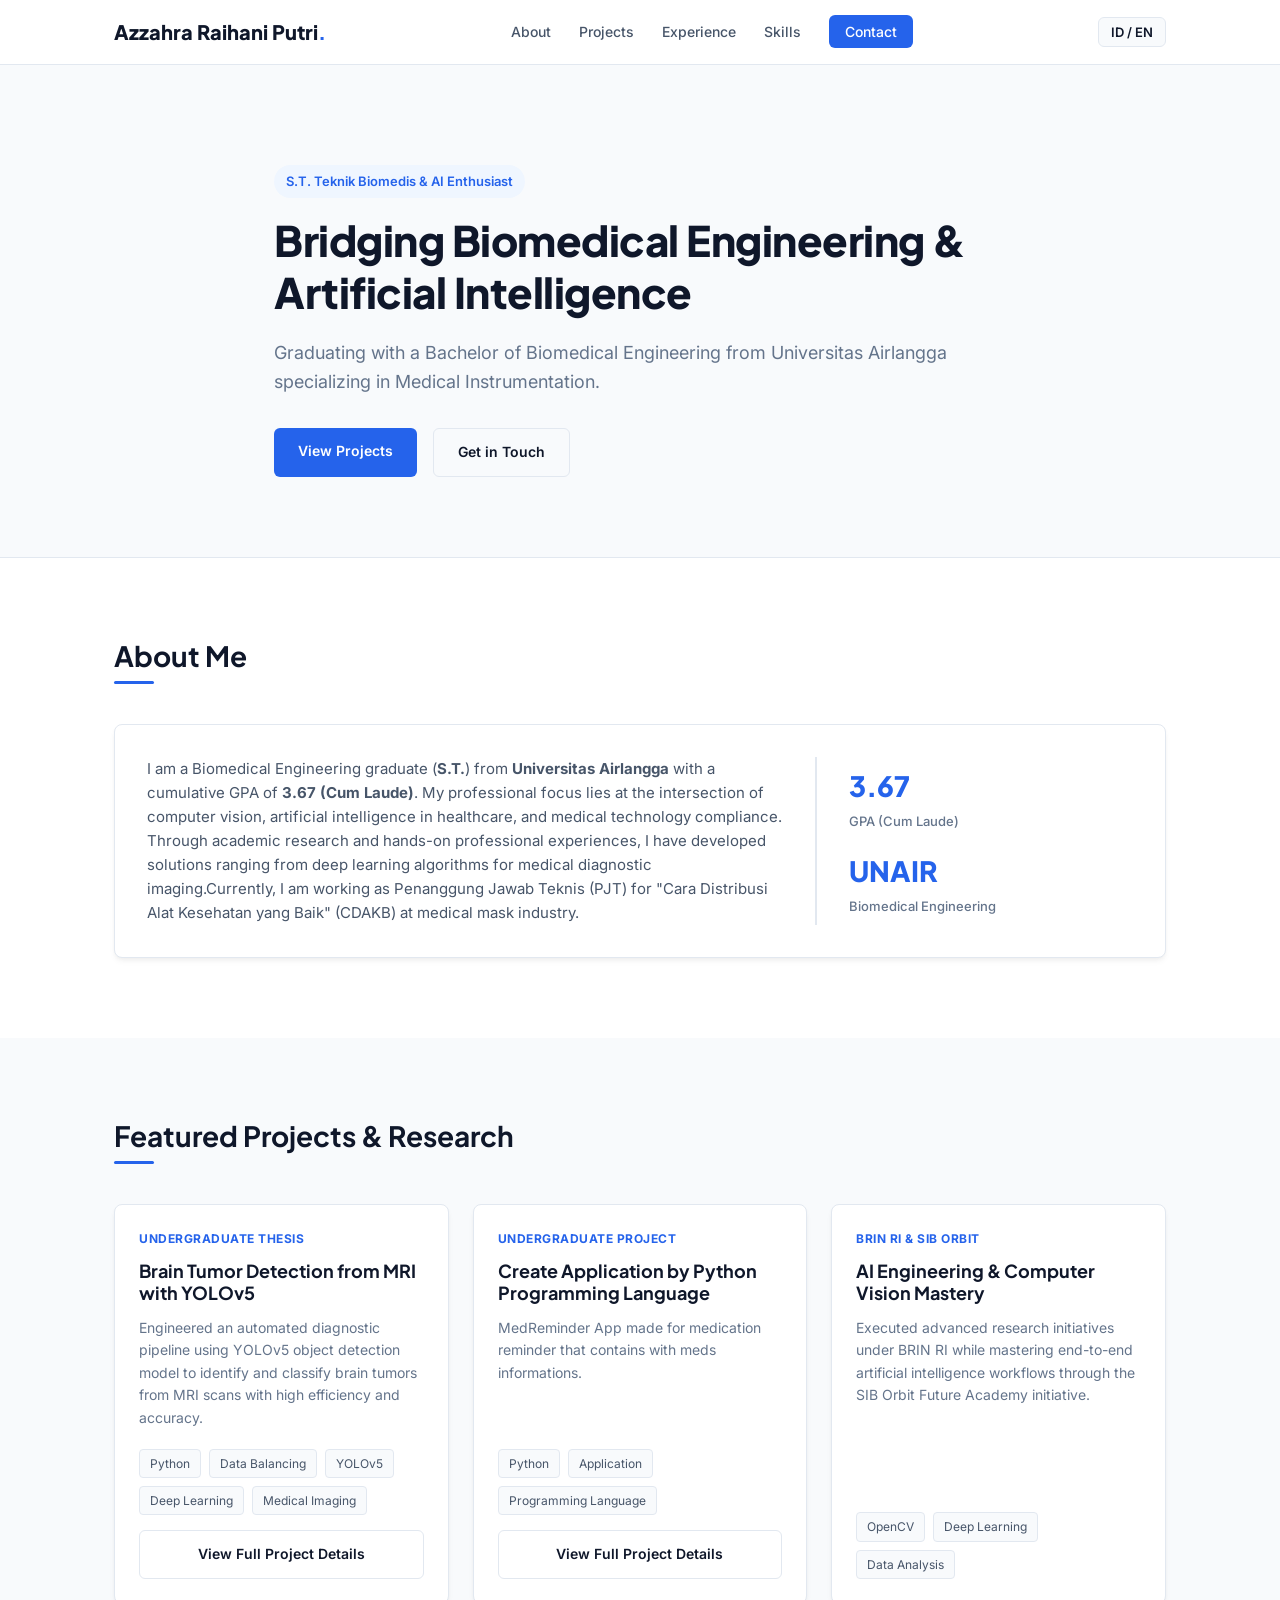
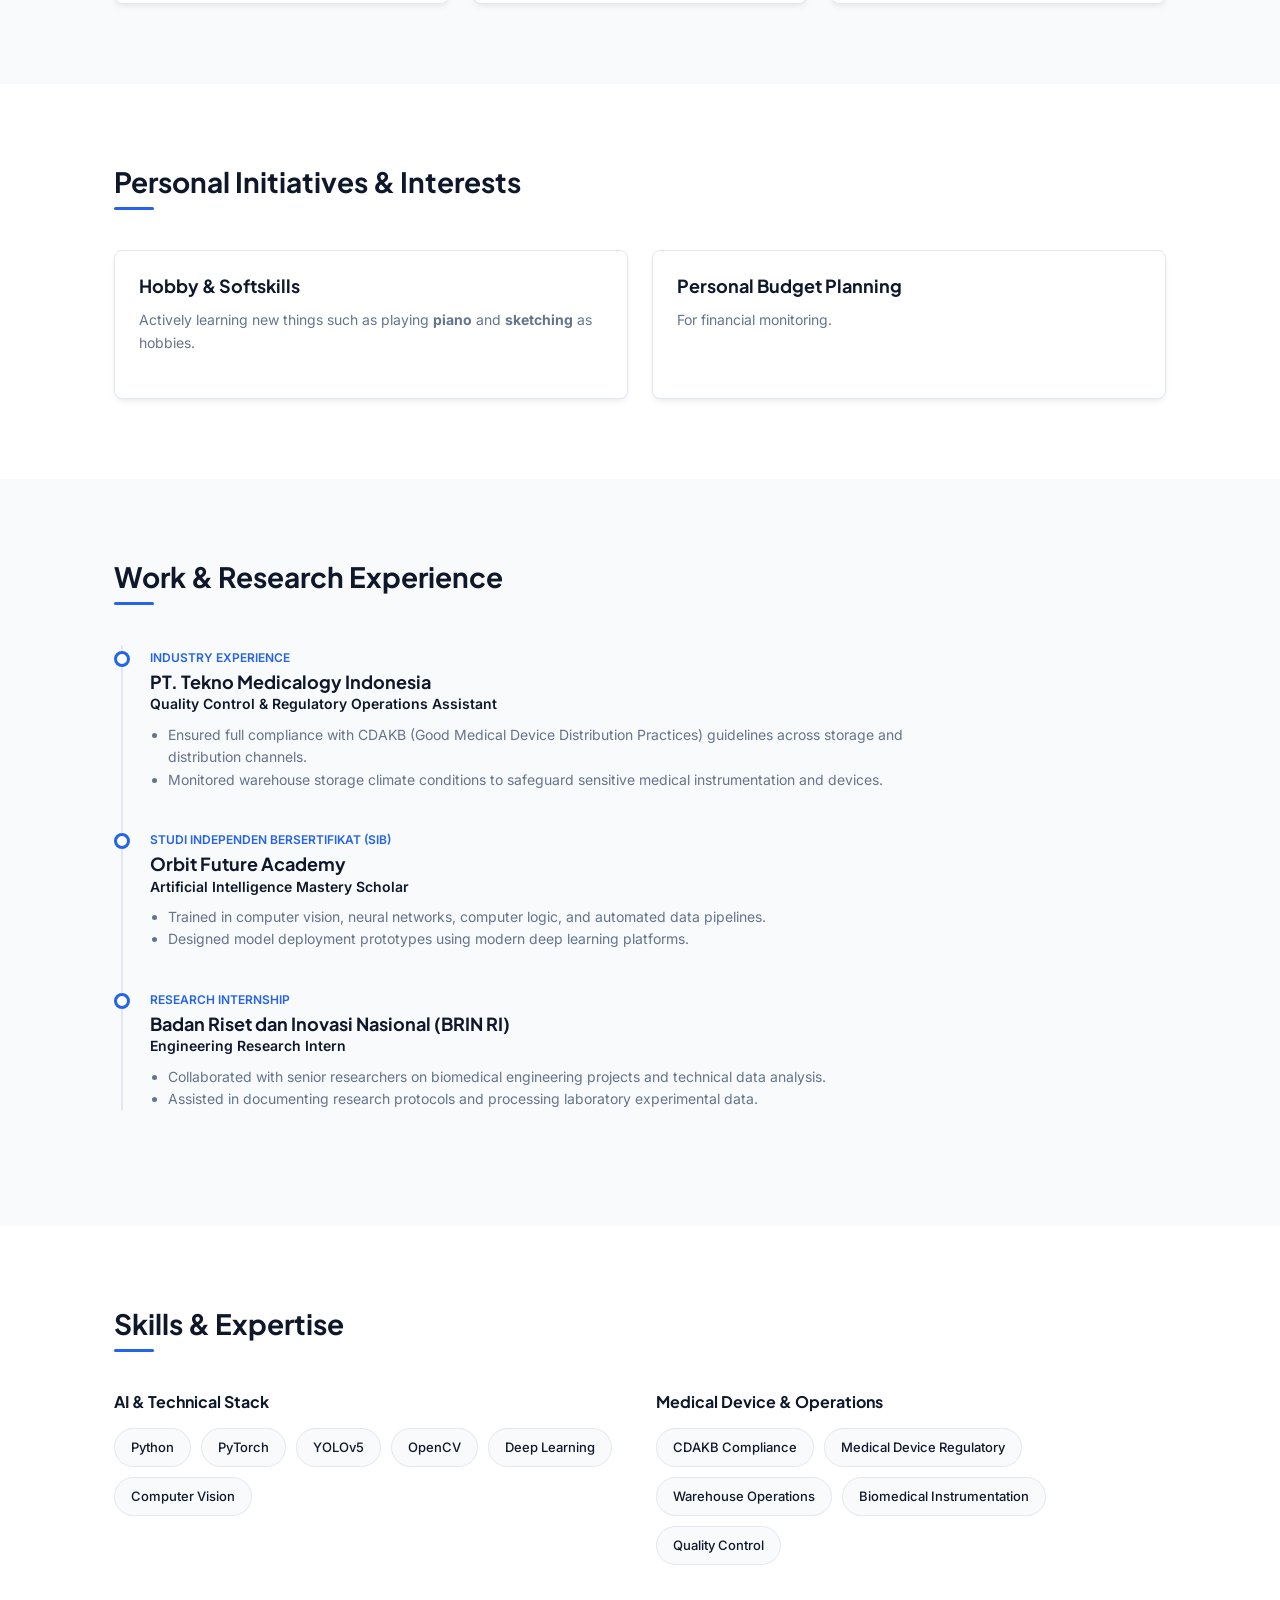
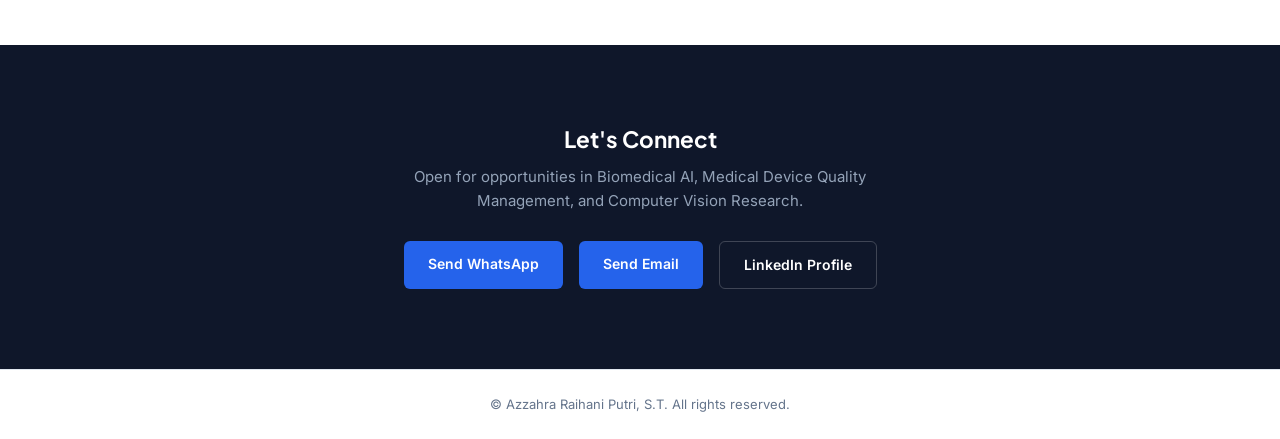
==== index.html @ aadaed1d "Implement language toggle button for translation Added a custom language toggle button and updated t" ====
<!DOCTYPE html>

<html lang="en">

<head>

    <meta charset="UTF-8">

    <meta name="viewport" content="width=device-width, initial-scale=1.0">

    <title>Azzahra Raihani Putri | Personal Showcase</title>

    <link rel="stylesheet" href="style.css">

    <link rel="preconnect" href="https://fonts.googleapis.com">

    <link rel="preconnect" href="https://fonts.gstatic.com" crossorigin>

    <link href="https://fonts.googleapis.com/css2?family=Inter:wght@300;400;500;600;700&family=Plus+Jakarta+Sans:wght@500;600;700;800&display=swap" rel="stylesheet">

</head>


<body>

    <!-- Header & Navigation -->

    <header class="navbar">

        <div class="nav-container">

            <a href="#" class="logo">Azzahra Raihani Putri<span>.</span></a>

            <nav>

                <ul class="nav-links">

                    <li><a href="#about">About</a></li>

                    <li><a href="#projects">Projects</a></li>

                    <li><a href="#experience">Experience</a></li>

                    <li><a href="#skills">Skills</a></li>

                    <li><a href="#contact" class="btn-nav">Contact</a></li>

                </ul>

            </nav>
           
            <div class="nav-right">
                <!-- Tombol Kustom pengganti widget Google -->
                <button id="lang-toggle-btn" class="lang-switch-btn" onclick="toggleLanguage()">ID / EN</button>

                <!-- Container tersembunyi untuk memuat script Google di latar belakang -->
                <div id="google_translate_element"></div>
            </div>

        </div>

    </header>

    <!-- Hero Section -->

    <section class="hero">

        <div class="container hero-content">

            <span class="badge">S.T. Teknik Biomedis & AI Enthusiast</span>

            <h1>Bridging Biomedical Engineering & Artificial Intelligence</h1>

            <p>Graduating with a Bachelor of Biomedical Engineering from Universitas Airlangga specializing in Medical Instrumentation.</p>

            <div class="hero-actions">

                <a href="#projects" class="btn-primary">View Projects</a>

                <a href="#contact" class="btn-secondary">Get in Touch</a>

            </div>

        </div>

    </section>

    <!-- About Me Section -->

    <section id="about" class="section">

        <div class="container">

            <h2 class="section-title">About Me</h2>

            <div class="about-card">

                <div class="about-text">

                    <p>I am a Biomedical Engineering graduate (<strong>S.T.</strong>) from <strong>Universitas Airlangga</strong> with a cumulative GPA of <strong>3.67 (Cum Laude)</strong>. My professional focus lies at the intersection of computer vision, artificial intelligence in healthcare, and medical technology compliance.</p>

                    <p>Through academic research and hands-on professional experiences, I have developed solutions ranging from deep learning algorithms for medical diagnostic imaging.Currently, I am working as Penanggung Jawab Teknis (PJT) for "Cara Distribusi Alat Kesehatan yang Baik" (CDAKB) at medical mask industry.</p>

                </div>

                <div class="stat-grid">

                    <div class="stat-item">

                        <span class="stat-number">3.67</span>

                        <span class="stat-label">GPA (Cum Laude)</span>

                    </div>

                    <div class="stat-item">

                        <span class="stat-number">UNAIR</span>

                        <span class="stat-label">Biomedical Engineering</span>

                    </div>

                </div>

            </div>

        </div>

    </section>

    <!-- Highlighted Projects & Research Section -->

    <section id="projects" class="section bg-alt">

        <div class="container">

            <h2 class="section-title">Featured Projects & Research</h2>

            <div class="grid-3">

                <div class="card">

                    <div class="card-tag">Undergraduate Thesis</div>

                    <h3>Brain Tumor Detection from MRI with YOLOv5</h3>

                    <p>Engineered an automated diagnostic pipeline using YOLOv5 object detection model to identify and classify brain tumors from MRI scans with high efficiency and accuracy.</p>

                    <div class="card-tech">

                        <span>Python</span><span>Data Balancing</span><span>YOLOv5</span><span>Deep Learning</span><span>Medical Imaging</span>

                    </div>

                    <a href="skripsi.html" class="btn-secondary" style="margin-top: 15px; text-align: center;">View Full Project Details</a>

                </div>

                <div class="card">

                    <div class="card-tag">Undergraduate Project</div>

                    <h3>Create Application by Python Programming Language</h3>

                    <p>	MedReminder App made for medication reminder that contains with meds informations.</p>

                    <div class="card-tech">

                        <span>Python</span><span>Application</span><span>Programming Language</span>

                    </div>
                    
                    <a href="medreminder.html" class="btn-secondary" style="margin-top: 15px; text-align: center;">View Full Project Details</a>

                </div>

                <div class="card">

                    <div class="card-tag">BRIN RI & SIB Orbit</div>

                    <h3>AI Engineering & Computer Vision Mastery</h3>

                    <p>Executed advanced research initiatives under BRIN RI while mastering end-to-end artificial intelligence workflows through the SIB Orbit Future Academy initiative.</p>

                    <div class="card-tech">

                        <span>OpenCV</span><span>Deep Learning</span><span>Data Analysis</span>

                    </div>

                </div>

            </div>

        </div>

    </section>

    <!-- Personal Projects & Interests -->

    <section class="section">

        <div class="container">

            <h2 class="section-title">Personal Initiatives & Interests</h2>

            <div class="grid-2">

                <div class="card">

                    <h3>Hobby & Softskills</h3>

                    <p>Actively learning new things such as playing <strong>piano</strong> and <strong>sketching</strong> as hobbies.</p>

                </div>

                <div class="card">

                    <h3>Personal Budget Planning</h3>

                    <p>For financial monitoring.</p>

                </div>

            </div>

        </div>

    </section>

    <!-- Work Experience Timeline Section -->

    <section id="experience" class="section bg-alt">

        <div class="container">

            <h2 class="section-title">Work & Research Experience</h2>

            <div class="timeline">

                

                <div class="timeline-item">

                    <div class="timeline-marker"></div>

                    <div class="timeline-content">

                        <span class="timeline-date">Industry Experience</span>

                        <h3>PT. Tekno Medicalogy Indonesia</h3>

                        <p class="timeline-role">Quality Control & Regulatory Operations Assistant</p>

                        <ul>

                            <li>Ensured full compliance with CDAKB (Good Medical Device Distribution Practices) guidelines across storage and distribution channels.</li>

                            <li>Monitored warehouse storage climate conditions to safeguard sensitive medical instrumentation and devices.</li>

                        </ul>

                    </div>

                </div>

                <div class="timeline-item">

                    <div class="timeline-marker"></div>

                    <div class="timeline-content">

                        <span class="timeline-date">Studi Independen Bersertifikat (SIB)</span>

                        <h3>Orbit Future Academy</h3>

                        <p class="timeline-role">Artificial Intelligence Mastery Scholar</p>

                        <ul>

                            <li>Trained in computer vision, neural networks, computer logic, and automated data pipelines.</li>

                            <li>Designed model deployment prototypes using modern deep learning platforms.</li>

                        </ul>

                    </div>

                </div>

                <div class="timeline-item">

                    <div class="timeline-marker"></div>

                    <div class="timeline-content">

                        <span class="timeline-date">Research Internship</span>

                        <h3>Badan Riset dan Inovasi Nasional (BRIN RI)</h3>

                        <p class="timeline-role">Engineering Research Intern</p>

                        <ul>

                            <li>Collaborated with senior researchers on biomedical engineering projects and technical data analysis.</li>

                            <li>Assisted in documenting research protocols and processing laboratory experimental data.</li>

                        </ul>

                    </div>

                </div>

            </div>

        </div>

    </section>

    <!-- Skills & Certifications Section -->

    <section id="skills" class="section">

        <div class="container">

            <h2 class="section-title">Skills & Expertise</h2>

            <div class="skills-wrapper">

                <div class="skill-category">

                    <h3>AI & Technical Stack</h3>

                    <div class="skill-tags">

                        <span class="skill-chip">Python</span>

                        <span class="skill-chip">PyTorch</span>

                        <span class="skill-chip">YOLOv5</span>

                        <span class="skill-chip">OpenCV</span>

                        <span class="skill-chip">Deep Learning</span>

                        <span class="skill-chip">Computer Vision</span>

                    </div>

                </div>

                <div class="skill-category">

                    <h3>Medical Device & Operations</h3>

                    <div class="skill-tags">

                        <span class="skill-chip">CDAKB Compliance</span>

                        <span class="skill-chip">Medical Device Regulatory</span>

                        <span class="skill-chip">Warehouse Operations</span>

                        <span class="skill-chip">Biomedical Instrumentation</span>

                        <span class="skill-chip">Quality Control</span>

                    </div>

                </div>

            </div>

        </div>

    </section>

    <!-- Contact Section -->

    <section id="contact" class="section bg-dark">

        <div class="container contact-container">

            <h2>Let's Connect</h2>

            <p>Open for opportunities in Biomedical AI, Medical Device Quality Management, and Computer Vision Research.</p>

            <div class="contact-buttons">
                <a href="https://wa.me/6285884879995" target="_blank" rel="noopener noreferrer" class="btn-primary">Send WhatsApp</a>

                <a href="mailto:azzahraraihani@gmail.com" class="btn-primary">Send Email</a>

                <a href="https://linkedin.com/in/azzahra-raihani-putri/" target="_blank" rel="noopener noreferrer" class="btn-secondary-light">LinkedIn Profile</a>


            </div>

        </div>

    </section>

    <footer>

        <p>&copy; Azzahra Raihani Putri, S.T. All rights reserved.</p>

    </footer>

    <!-- Google Translate Engine (Hidden) -->
    <script type="text/javascript">
        function googleTranslateElementInit() {
            new google.translate.TranslateElement({
                pageLanguage: 'en', // Bahasa asli web (Inggris)
                includedLanguages: 'en,id', // Hanya tampilkan opsi Inggris & Indonesia
                layout: google.translate.TranslateElement.InlineLayout.SIMPLE,
                autoDisplay: false
            }, 'google_translate_element');
        }

        // Fungsi untuk memicu ganti bahasa secara manual
        function toggleLanguage() {
            var selectBox = document.querySelector(".goog-te-combo");
            var btn = document.getElementById("lang-toggle-btn");

            if (selectBox) {
                // Jika sedang bahasa Indonesia, ganti ke Inggris, dan sebaliknya
                if (selectBox.value === "id") {
                    selectBox.value = "en";
                    btn.innerText = "🇮🇩 ID";
                } else {
                    selectBox.value = "id";
                    btn.innerText = "🇬🇧 EN";
                }
                // Trigger event change supaya Google Translate merespons
                selectBox.dispatchEvent(new Event("change"));
            }
        }
    </script>
    <script type="text/javascript" src="//translate.google.com/translate_a/element.js?cb=googleTranslateElementInit"></script>

</body>
</html>
---- style.css ----
/* Color Palette & Font Setup */

:root {

    --bg-main: #FFFFFF;

    --bg-alt: #F8FAFC;

    --bg-dark: #0F172A;

    --text-primary: #0F172A;

    --text-secondary: #475569;

    --text-muted: #64748B;

    --accent-blue: #2563EB;

    --accent-hover: #1D4ED8;

    --accent-light: #EFF6FF;

    --border-color: #E2E8F0;

    --card-shadow: 0 4px 6px -1px rgba(0, 0, 0, 0.05), 0 2px 4px -1px rgba(0, 0, 0, 0.03);

    --font-heading: 'Plus Jakarta Sans', sans-serif;

    --font-body: 'Inter', sans-serif;

}

* {

    margin: 0;

    padding: 0;

    box-sizing: border-box;

}

html {

    scroll-behavior: smooth;

}

body {

    font-family: var(--font-body);

    color: var(--text-secondary);

    background-color: var(--bg-main);

    line-height: 1.6;

    font-size: 15px;

}

h1, h2, h3, h4 {

    font-family: var(--font-heading);

    color: var(--text-primary);

    line-height: 1.25;

}

a {

    text-decoration: none;

    color: inherit;

}

/* Layout Utilities */

.container {

    max-width: 1100px;

    margin: 0 auto;

    padding: 0 24px;

}

.section {

    padding: 80px 0;

}

.bg-alt {

    background-color: var(--bg-alt);

}

.bg-dark {

    background-color: var(--bg-dark);

    color: #F8FAFC;

}

.section-title {

    font-size: 28px;

    font-weight: 700;

    margin-bottom: 40px;

    position: relative;

}

.section-title::after {

    content: '';

    display: block;

    width: 40px;

    height: 3px;

    background-color: var(--accent-blue);

    margin-top: 8px;

    border-radius: 2px;

}

/* Navigation */

.navbar {

    position: sticky;

    top: 0;

    background-color: rgba(255, 255, 255, 0.95);

    backdrop-filter: blur(8px);

    border-bottom: 1px solid var(--border-color);

    z-index: 1000;

}

.nav-container {

    max-width: 1100px;

    margin: 0 auto;

    padding: 16px 24px;

    display: flex;

    justify-content: space-between;

    align-items: center;

}

.logo {

    font-family: var(--font-heading);

    font-weight: 800;

    font-size: 20px;

    color: var(--text-primary);

}

.logo span {

    color: var(--accent-blue);

}

.nav-links {

    display: flex;

    list-style: none;

    align-items: center;

    gap: 28px;

}

.nav-links a {

    font-size: 14px;

    font-weight: 500;

    color: var(--text-secondary);

    transition: color 0.2s ease;

}

.nav-links a:hover {

    color: var(--accent-blue);

}

.btn-nav {

    background-color: var(--accent-blue);

    color: #FFFFFF !important;

    padding: 8px 16px;

    border-radius: 6px;

    transition: background-color 0.2s ease !important;

}

.btn-nav:hover {

    background-color: var(--accent-hover) !important;

}

/* Hero Section */

.hero {

    padding: 100px 0 80px 0;

    background-color: var(--bg-alt);

    border-bottom: 1px solid var(--border-color);

}

.hero-content {

    max-width: 780px;

}

.badge {

    display: inline-block;

    padding: 6px 12px;

    background-color: var(--accent-light);

    color: var(--accent-blue);

    font-size: 13px;

    font-weight: 600;

    border-radius: 20px;

    margin-bottom: 16px;

}

.hero h1 {

    font-size: 42px;

    font-weight: 800;

    letter-spacing: -0.5px;

    margin-bottom: 20px;

}

.hero p {

    font-size: 18px;

    color: var(--text-muted);

    margin-bottom: 32px;

}

.hero-actions {

    display: flex;

    gap: 16px;

}

/* Buttons */

.btn-primary {

    display: inline-block;

    background-color: var(--accent-blue);

    color: #FFFFFF;

    padding: 12px 24px;

    border-radius: 6px;

    font-weight: 600;

    font-size: 14px;

    transition: background-color 0.2s ease;

}

.btn-primary:hover {

    background-color: var(--accent-hover);

}

.btn-secondary {

    display: inline-block;

    background-color: transparent;

    color: var(--text-primary);

    border: 1px solid var(--border-color);

    padding: 12px 24px;

    border-radius: 6px;

    font-weight: 600;

    font-size: 14px;

    transition: border-color 0.2s ease;

}

.btn-secondary:hover {

    border-color: var(--text-primary);

}

.btn-secondary-light {

    display: inline-block;

    background-color: transparent;

    color: #FFFFFF;

    border: 1px solid rgba(255, 255, 255, 0.2);

    padding: 12px 24px;

    border-radius: 6px;

    font-weight: 600;

    font-size: 14px;

    transition: background-color 0.2s ease;

}

.btn-secondary-light:hover {

    background-color: rgba(255, 255, 255, 0.1);

}

/* About Section */

.about-card {

    display: grid;

    grid-template-columns: 2fr 1fr;

    gap: 32px;

    background: var(--bg-main);

    border: 1px solid var(--border-color);

    padding: 32px;

    border-radius: 8px;

    box-shadow: var(--card-shadow);

}

.stat-grid {

    display: flex;

    flex-direction: column;

    gap: 16px;

    justify-content: center;

    border-left: 2px solid var(--border-color);

    padding-left: 32px;

}

.stat-number {

    font-family: var(--font-heading);

    font-size: 28px;

    font-weight: 800;

    color: var(--accent-blue);

    display: block;

}

.stat-label {

    font-size: 13px;

    color: var(--text-muted);

    font-weight: 500;

}

/* Grids & Cards */

.grid-2 {

    display: grid;

    grid-template-columns: repeat(2, 1fr);

    gap: 24px;

}

.grid-3 {

    display: grid;

    grid-template-columns: repeat(3, 1fr);

    gap: 24px;

}

.card {

    background-color: var(--bg-main);

    border: 1px solid var(--border-color);

    padding: 24px;

    border-radius: 8px;

    box-shadow: var(--card-shadow);

    display: flex;

    flex-direction: column;

}

.card-tag {

    font-size: 12px;

    font-weight: 700;

    color: var(--accent-blue);

    text-transform: uppercase;

    letter-spacing: 0.5px;

    margin-bottom: 12px;

}

.card h3 {

    font-size: 18px;

    margin-bottom: 12px;

}

.card p {

    font-size: 14px;

    color: var(--text-muted);

    margin-bottom: 20px;

    flex-grow: 1;

}

.card-tech {

    display: flex;

    flex-wrap: wrap;

    gap: 8px;

}

.card-tech span {

    font-size: 12px;

    background-color: var(--bg-alt);

    padding: 4px 10px;

    border-radius: 4px;

    color: var(--text-secondary);

    border: 1px solid var(--border-color);

}

/* Timeline */

.timeline {

    position: relative;

    max-width: 800px;

}

.timeline::before {

    content: '';

    position: absolute;

    left: 7px;

    top: 0;

    bottom: 0;

    width: 2px;

    background-color: var(--border-color);

}

.timeline-item {

    position: relative;

    padding-left: 36px;

    margin-bottom: 36px;

}

.timeline-marker {

    position: absolute;

    left: 0;

    top: 6px;

    width: 16px;

    height: 16px;

    border-radius: 50%;

    background-color: var(--bg-main);

    border: 3px solid var(--accent-blue);

}

.timeline-date {

    font-size: 12px;

    font-weight: 600;

    color: var(--accent-blue);

    text-transform: uppercase;

}

.timeline-content h3 {

    font-size: 18px;

    margin-top: 2px;

}

.timeline-role {

    font-weight: 600;

    color: var(--text-primary);

    font-size: 14px;

    margin-bottom: 8px;

}

.timeline-content ul {

    list-style: disc;

    padding-left: 18px;

    font-size: 14px;

    color: var(--text-muted);

}

/* Skills */

.skills-wrapper {

    display: grid;

    grid-template-columns: repeat(2, 1fr);

    gap: 32px;

}

.skill-category h3 {

    font-size: 16px;

    margin-bottom: 16px;

}

.skill-tags {

    display: flex;

    flex-wrap: wrap;

    gap: 10px;

}

.skill-chip {

    background-color: var(--bg-alt);

    border: 1px solid var(--border-color);

    padding: 8px 16px;

    border-radius: 20px;

    font-size: 13px;

    font-weight: 500;

    color: var(--text-primary);

}

/* Contact */

.contact-container {

    text-align: center;

    max-width: 600px;

}

.bg-dark h2 {

    color: #FFFFFF;

}

.contact-container p {

    color: #94A3B8;

    margin: 12px 0 28px 0;

}

.contact-buttons {

    display: flex;

    justify-content: center;

    gap: 16px;

}

/* Footer */

footer {

    text-align: center;

    padding: 24px 0;

    border-top: 1px solid var(--border-color);

    font-size: 13px;

    color: var(--text-muted);

}

/* Responsive Rules */

@media (max-width: 768px) {

    .grid-2, .grid-3, .skills-wrapper {

        grid-template-columns: 1fr;

    }

    .about-card {
        grid-template-columns: 1fr;
    }

    .stat-grid {

        border-left: none;

        border-top: 2px solid var(--border-color);

        padding-left: 0;

        padding-top: 16px;

    }

    .hero h1 {

        font-size: 32px;

    }

    .nav-links {

        display: none;

    }

}


/* ==========================================
   Clean Google Translate Styling
   ========================================== */
.nav-right {
    display: flex;
    align-items: center;
    gap: 20px;
}

.translate-wrapper {
    display: flex;
    align-items: center;
}

#google_translate_element {
    display: inline-block;
}

/* Memperbaiki Kotak Utama Widget */
.goog-te-gadget-simple {
    background-color: var(--bg-alt) !important;
    border: 1px solid var(--border-color) !important;
    padding: 6px 12px !important;
    border-radius: 6px !important;
    font-family: var(--font-body) !important;
    font-size: 13px !important;
    color: var(--text-primary) !important;
    cursor: pointer;
    display: flex !important;
    align-items: center !important;
    transition: all 0.2s ease !important;
}

.goog-te-gadget-simple:hover {
    border-color: var(--accent-blue) !important;
    background-color: #ffffff !important;
}

/* Merapikan Teks & Panah Dalam Widget */
.goog-te-gadget-simple .goog-te-menu-value {
    color: var(--text-primary) !important;
    margin: 0 !important;
    display: flex !important;
    align-items: center !important;
}

.goog-te-gadget-simple .goog-te-menu-value span {
    color: var(--text-primary) !important;
    border: none !important;
    font-weight: 500 !important;
}

/* Sembunyikan Ikon Bendera/Globe Bawaan Google yang Berantakan */
.goog-te-gadget-icon, 
.goog-te-menu-value img {
    display: none !important;
}

/* Sembunyikan banner topbar & elemen asli Google Translate */
.goog-te-banner-frame,
.skiptranslate,
#google_translate_element {
    display: none !important;
}

body {
    top: 0px !important;
}

/* Style untuk Tombol Switcher Custom Kamu */
.lang-switch-btn {
    background-color: var(--bg-alt);
    border: 1px solid var(--border-color);
    color: var(--text-primary);
    padding: 6px 12px;
    border-radius: 6px;
    font-family: var(--font-body);
    font-size: 13px;
    font-weight: 600;
    cursor: pointer;
    transition: all 0.2s ease;
}

.lang-switch-btn:hover {
    border-color: var(--accent-blue);
    color: var(--accent-blue);
}
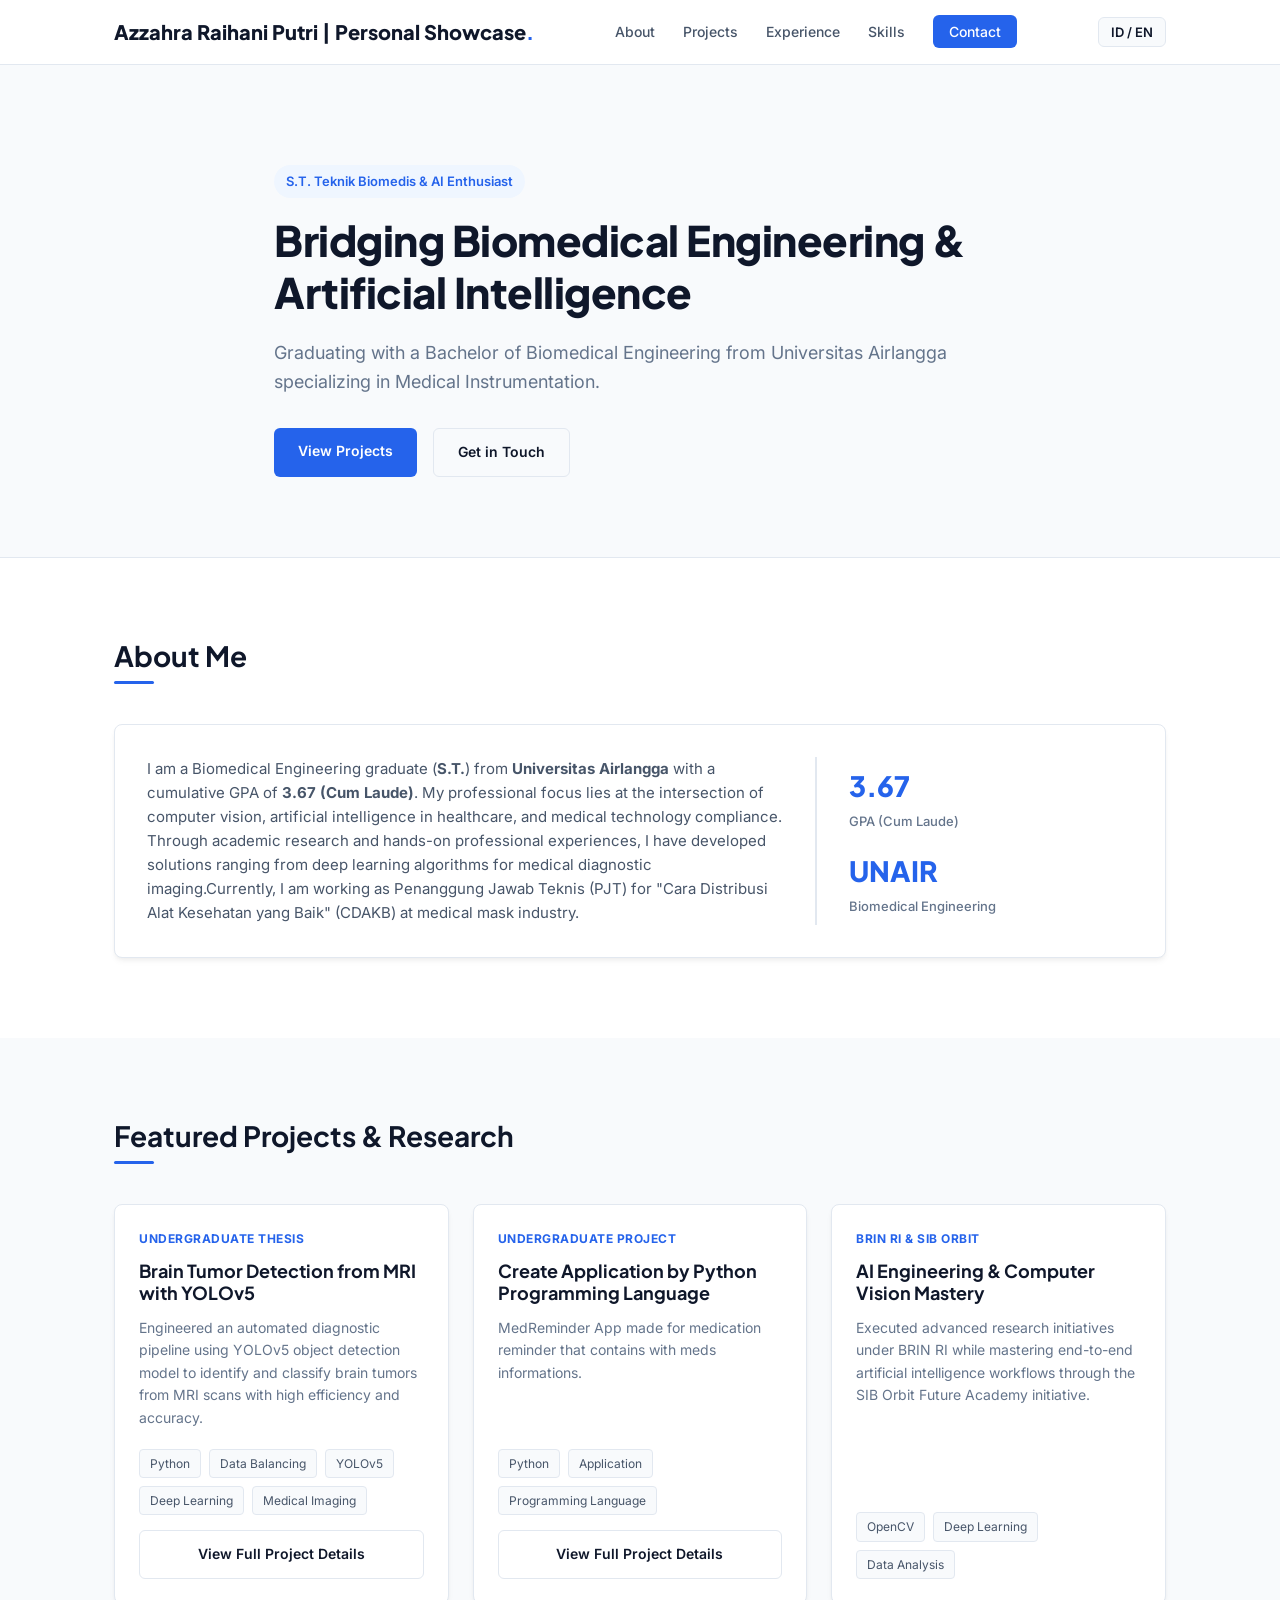
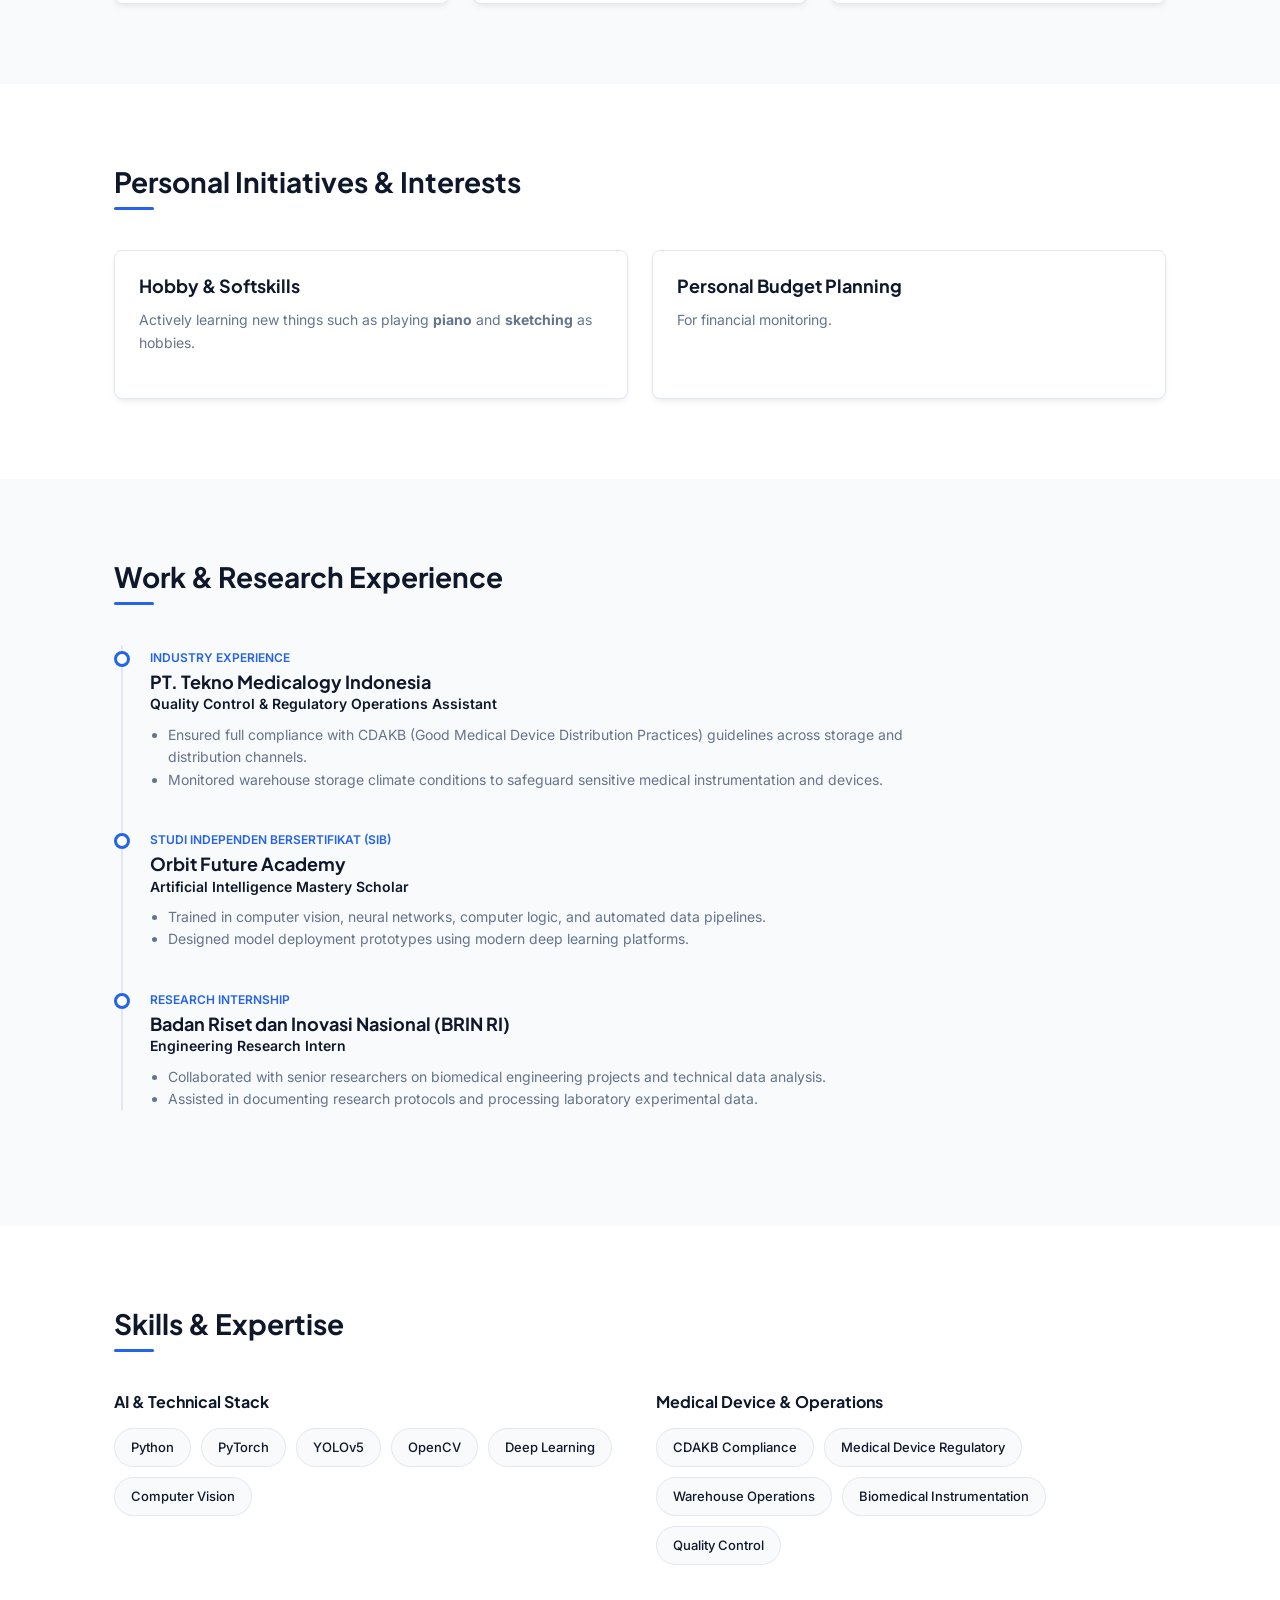
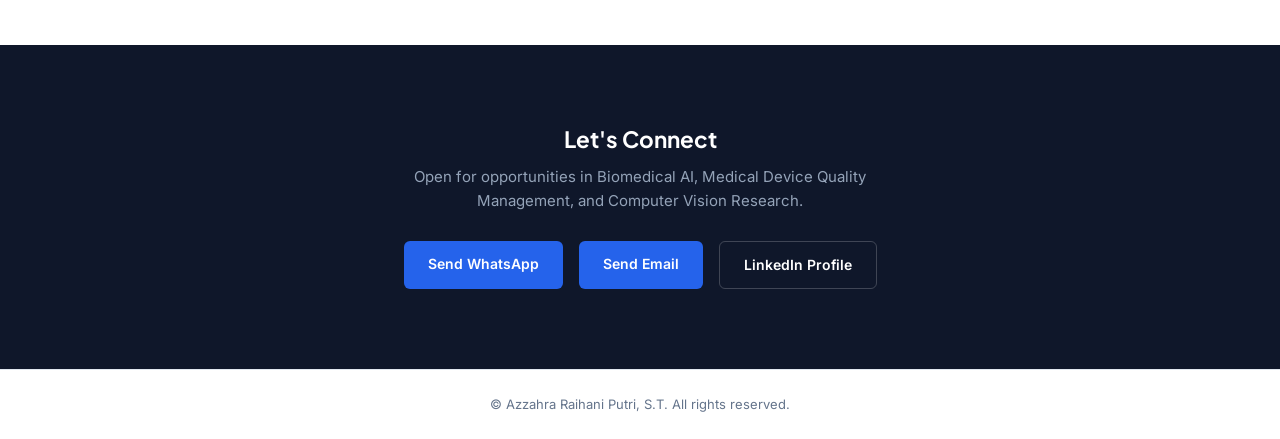
==== commit 8205cb39: "Update title and improve Google Translate script" ====
--- a/index.html
+++ b/index.html
@@ -8,7 +8,7 @@
 
     <meta name="viewport" content="width=device-width, initial-scale=1.0">
 
-    <title>Azzahra Raihani Putri | Personal Showcase</title>
+    <title>Personal Showcase</title>
 
     <link rel="stylesheet" href="style.css">
 
@@ -29,7 +29,7 @@
 
         <div class="nav-container">
 
-            <a href="#" class="logo">Azzahra Raihani Putri<span>.</span></a>
+            <a href="#" class="logo">Azzahra Raihani Putri | Personal Showcase<span>.</span></a>
 
             <nav>
 
@@ -407,37 +407,43 @@
 
     </footer>
 
-    <!-- Google Translate Engine (Hidden) -->
-    <script type="text/javascript">
-        function googleTranslateElementInit() {
-            new google.translate.TranslateElement({
-                pageLanguage: 'en', // Bahasa asli web (Inggris)
-                includedLanguages: 'en,id', // Hanya tampilkan opsi Inggris & Indonesia
-                layout: google.translate.TranslateElement.InlineLayout.SIMPLE,
-                autoDisplay: false
-            }, 'google_translate_element');
+    <!-- Google Translate Engine (Manual Mode) -->
+<script type="text/javascript">
+    function googleTranslateElementInit() {
+        new google.translate.TranslateElement({
+            pageLanguage: 'en',
+            includedLanguages: 'en,id',
+            autoDisplay: false
+        }, 'google_translate_element');
+    }
+
+    // Fungsi untuk mengubah bahasa secara manual saat tombol diklik
+    function toggleLanguage() {
+        var selectBox = document.querySelector(".goog-te-combo");
+        var btn = document.getElementById("lang-toggle-btn");
+
+        if (selectBox) {
+            // Cek apakah saat ini sedang dalam mode terjemahan (Bahasa Indonesia)
+            if (selectBox.value === "id") {
+                // Kembalikan ke Bahasa Inggris (Bahasa Asli)
+                selectBox.value = "en";
+                btn.innerText = "ID / EN";
+                
+                // Hapus cookie Google Translate agar tidak auto-translate saat direfresh/pindah halaman
+                document.cookie = "googtrans=; expires=Thu, 01 Jan 1970 00:00:00 UTC; path=/;";
+                document.cookie = "googtrans=; expires=Thu, 01 Jan 1970 00:00:00 UTC; domain=." + document.domain + "; path=/;";
+            } else {
+                // Ubah ke Bahasa Indonesia
+                selectBox.value = "id";
+                btn.innerText = "🇮🇩 ID (Active)";
+            }
+            
+            // Jalankan perubahan bahasa
+            selectBox.dispatchEvent(new Event("change"));
         }
-
-        // Fungsi untuk memicu ganti bahasa secara manual
-        function toggleLanguage() {
-            var selectBox = document.querySelector(".goog-te-combo");
-            var btn = document.getElementById("lang-toggle-btn");
-
-            if (selectBox) {
-                // Jika sedang bahasa Indonesia, ganti ke Inggris, dan sebaliknya
-                if (selectBox.value === "id") {
-                    selectBox.value = "en";
-                    btn.innerText = "🇮🇩 ID";
-                } else {
-                    selectBox.value = "id";
-                    btn.innerText = "🇬🇧 EN";
-                }
-                // Trigger event change supaya Google Translate merespons
-                selectBox.dispatchEvent(new Event("change"));
-            }
-        }
-    </script>
-    <script type="text/javascript" src="//translate.google.com/translate_a/element.js?cb=googleTranslateElementInit"></script>
+    }
+</script>
+<script type="text/javascript" src="https://translate.google.com/translate_a/element.js?cb=googleTranslateElementInit"></script>
 
 </body>
 </html>
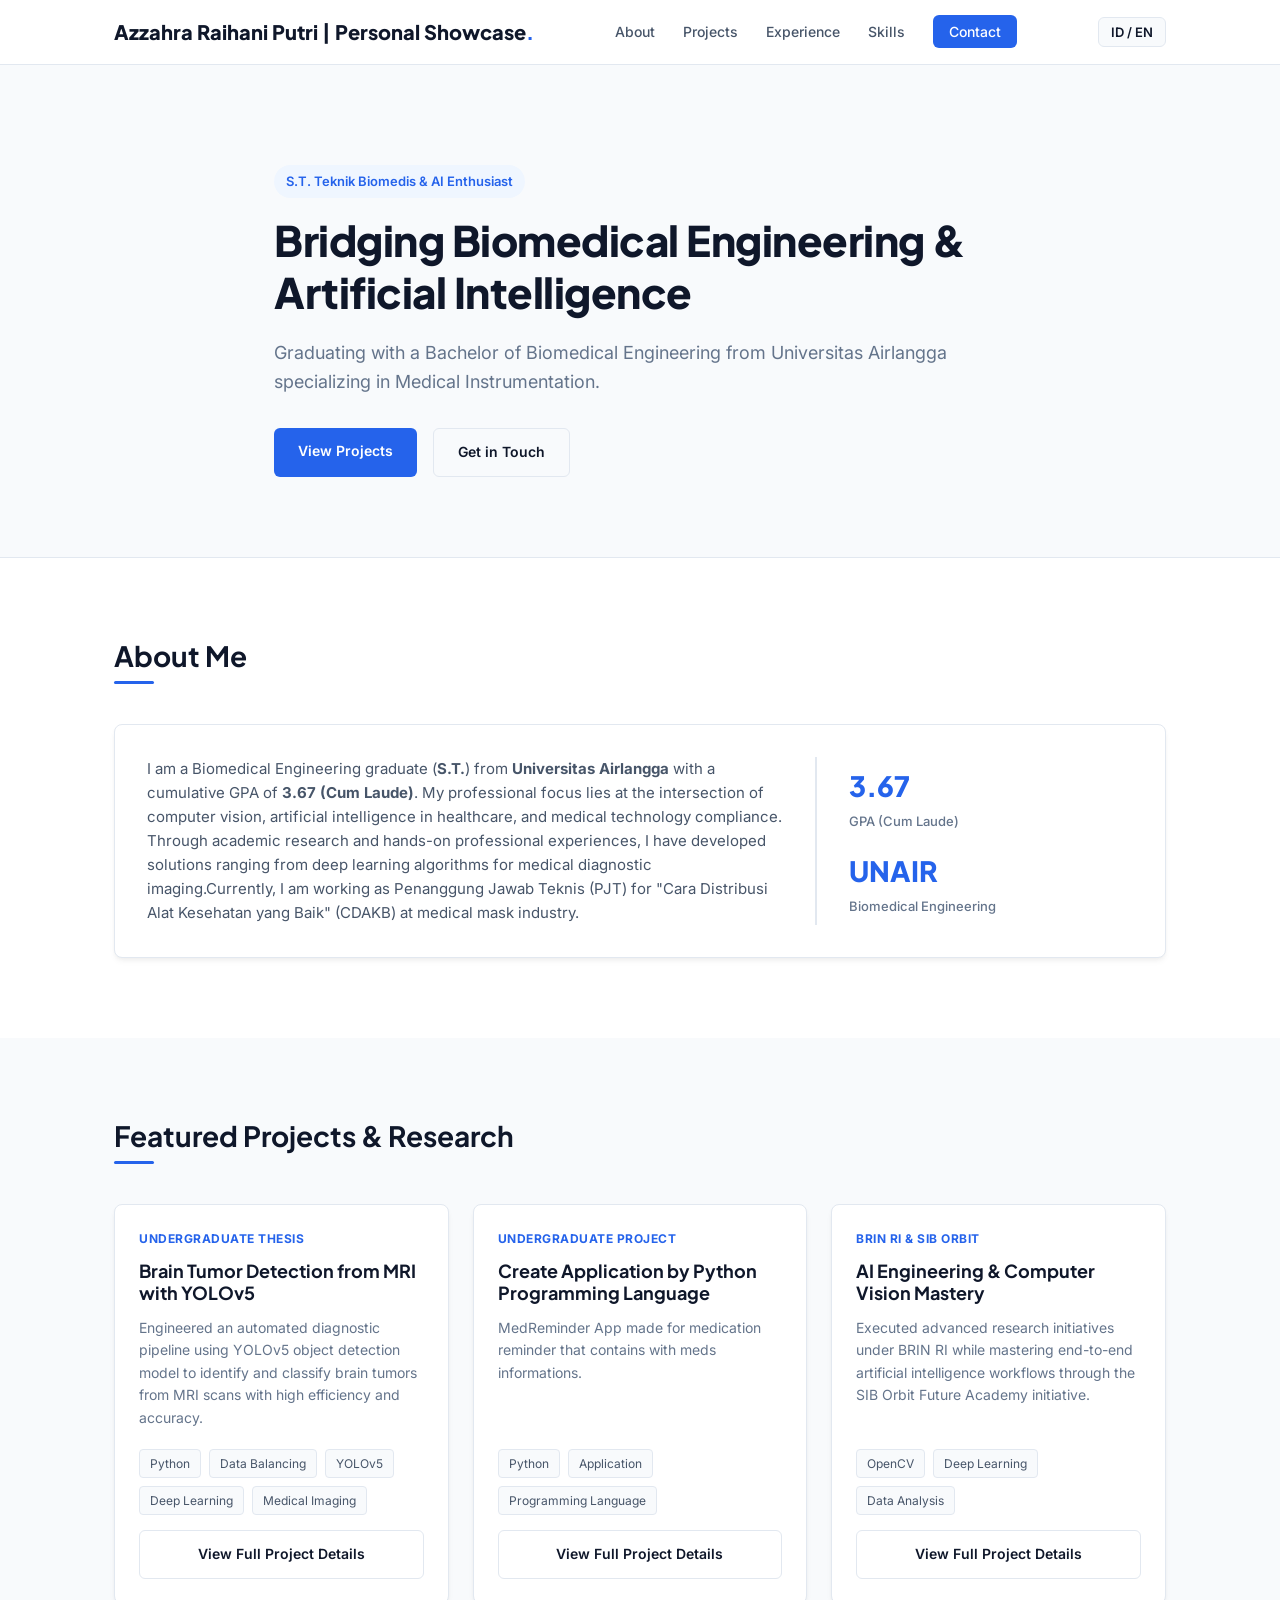
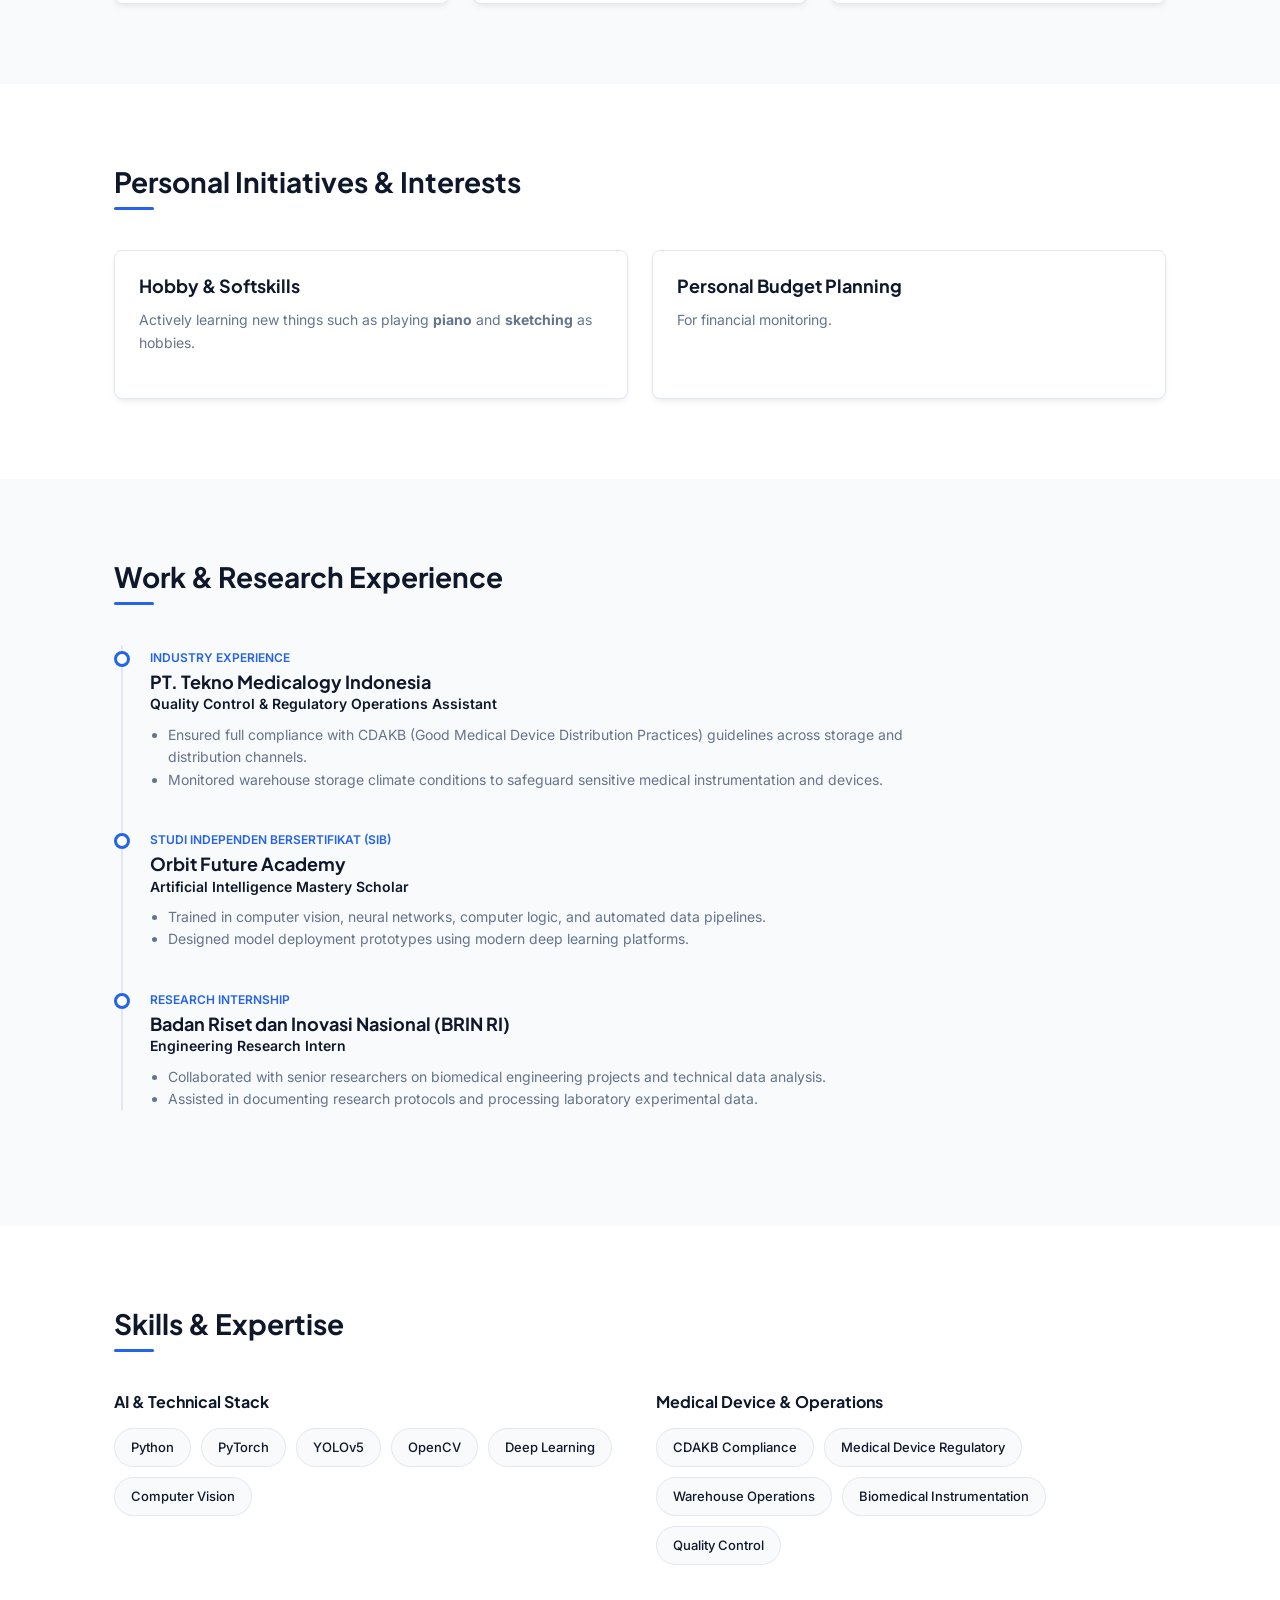
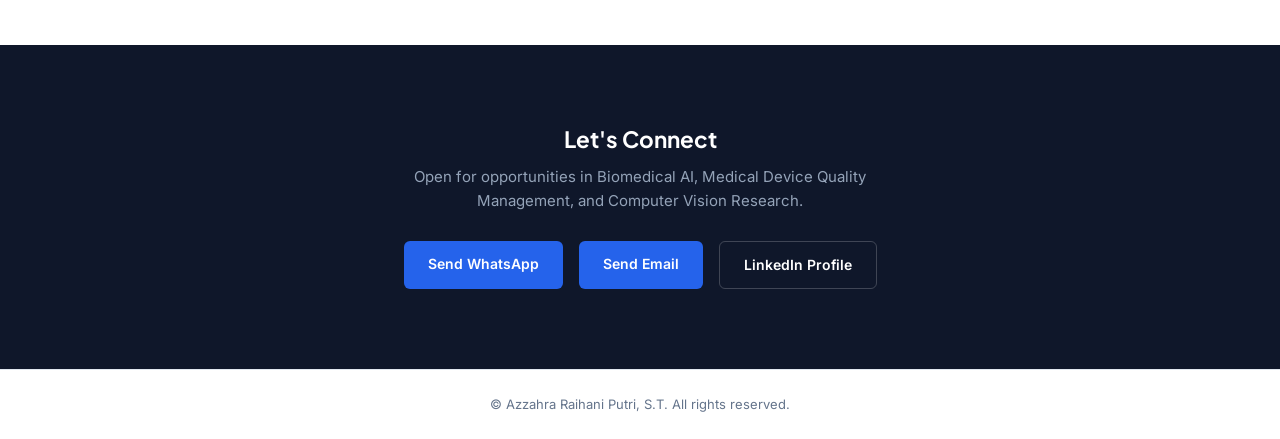
==== commit 10cbe7c2: "Add link to view full project details" ====
--- a/index.html
+++ b/index.html
@@ -189,6 +189,8 @@
 
                     </div>
 
+                    <a href="brin_and_sib.html" class="btn-secondary" style="margin-top: 15px; text-align: center;">View Full Project Details</a>
+
                 </div>
 
             </div>
@@ -407,7 +409,7 @@
 
     </footer>
 
-    <!-- Google Translate Engine (Manual Mode) -->
+<!-- Google Translate Engine (Smooth Toggle) -->
 <script type="text/javascript">
     function googleTranslateElementInit() {
         new google.translate.TranslateElement({
@@ -417,31 +419,35 @@
         }, 'google_translate_element');
     }
 
-    // Fungsi untuk mengubah bahasa secara manual saat tombol diklik
     function toggleLanguage() {
-        var selectBox = document.querySelector(".goog-te-combo");
         var btn = document.getElementById("lang-toggle-btn");
 
-        if (selectBox) {
-            // Cek apakah saat ini sedang dalam mode terjemahan (Bahasa Indonesia)
-            if (selectBox.value === "id") {
-                // Kembalikan ke Bahasa Inggris (Bahasa Asli)
-                selectBox.value = "en";
-                btn.innerText = "ID / EN";
-                
-                // Hapus cookie Google Translate agar tidak auto-translate saat direfresh/pindah halaman
-                document.cookie = "googtrans=; expires=Thu, 01 Jan 1970 00:00:00 UTC; path=/;";
-                document.cookie = "googtrans=; expires=Thu, 01 Jan 1970 00:00:00 UTC; domain=." + document.domain + "; path=/;";
-            } else {
-                // Ubah ke Bahasa Indonesia
-                selectBox.value = "id";
-                btn.innerText = "🇮🇩 ID (Active)";
-            }
-            
-            // Jalankan perubahan bahasa
-            selectBox.dispatchEvent(new Event("change"));
+        // Cek cookie terjemahan saat ini
+        var isIndonesian = document.cookie.indexOf("googtrans=/en/id") !== -1;
+
+        if (!isIndonesian) {
+            // Ubah ke Bahasa Indonesia via Cookie
+            document.cookie = "googtrans=/en/id; path=/;";
+            document.cookie = "googtrans=/en/id; domain=." + document.domain + "; path=/;";
+            if (btn) btn.innerText = "🇮🇩 ID (Active)";
+        } else {
+            // Kembalikan ke Bahasa Inggris (Hapus Cookie)
+            document.cookie = "googtrans=; expires=Thu, 01 Jan 1970 00:00:00 UTC; path=/;";
+            document.cookie = "googtrans=; expires=Thu, 01 Jan 1970 00:00:00 UTC; domain=." + document.domain + "; path=/;";
+            if (btn) btn.innerText = "ID / EN";
         }
+
+        // Reload halaman secara halus agar terjemahan langsung aktif 100%
+        window.location.reload();
     }
+
+    // Jalankan cek status label tombol saat halaman selesai dimuat
+    window.addEventListener('DOMContentLoaded', function() {
+        var btn = document.getElementById("lang-toggle-btn");
+        if (document.cookie.indexOf("googtrans=/en/id") !== -1 && btn) {
+            btn.innerText = "🇮🇩 ID (Active)";
+        }
+    });
 </script>
 <script type="text/javascript" src="https://translate.google.com/translate_a/element.js?cb=googleTranslateElementInit"></script>
 
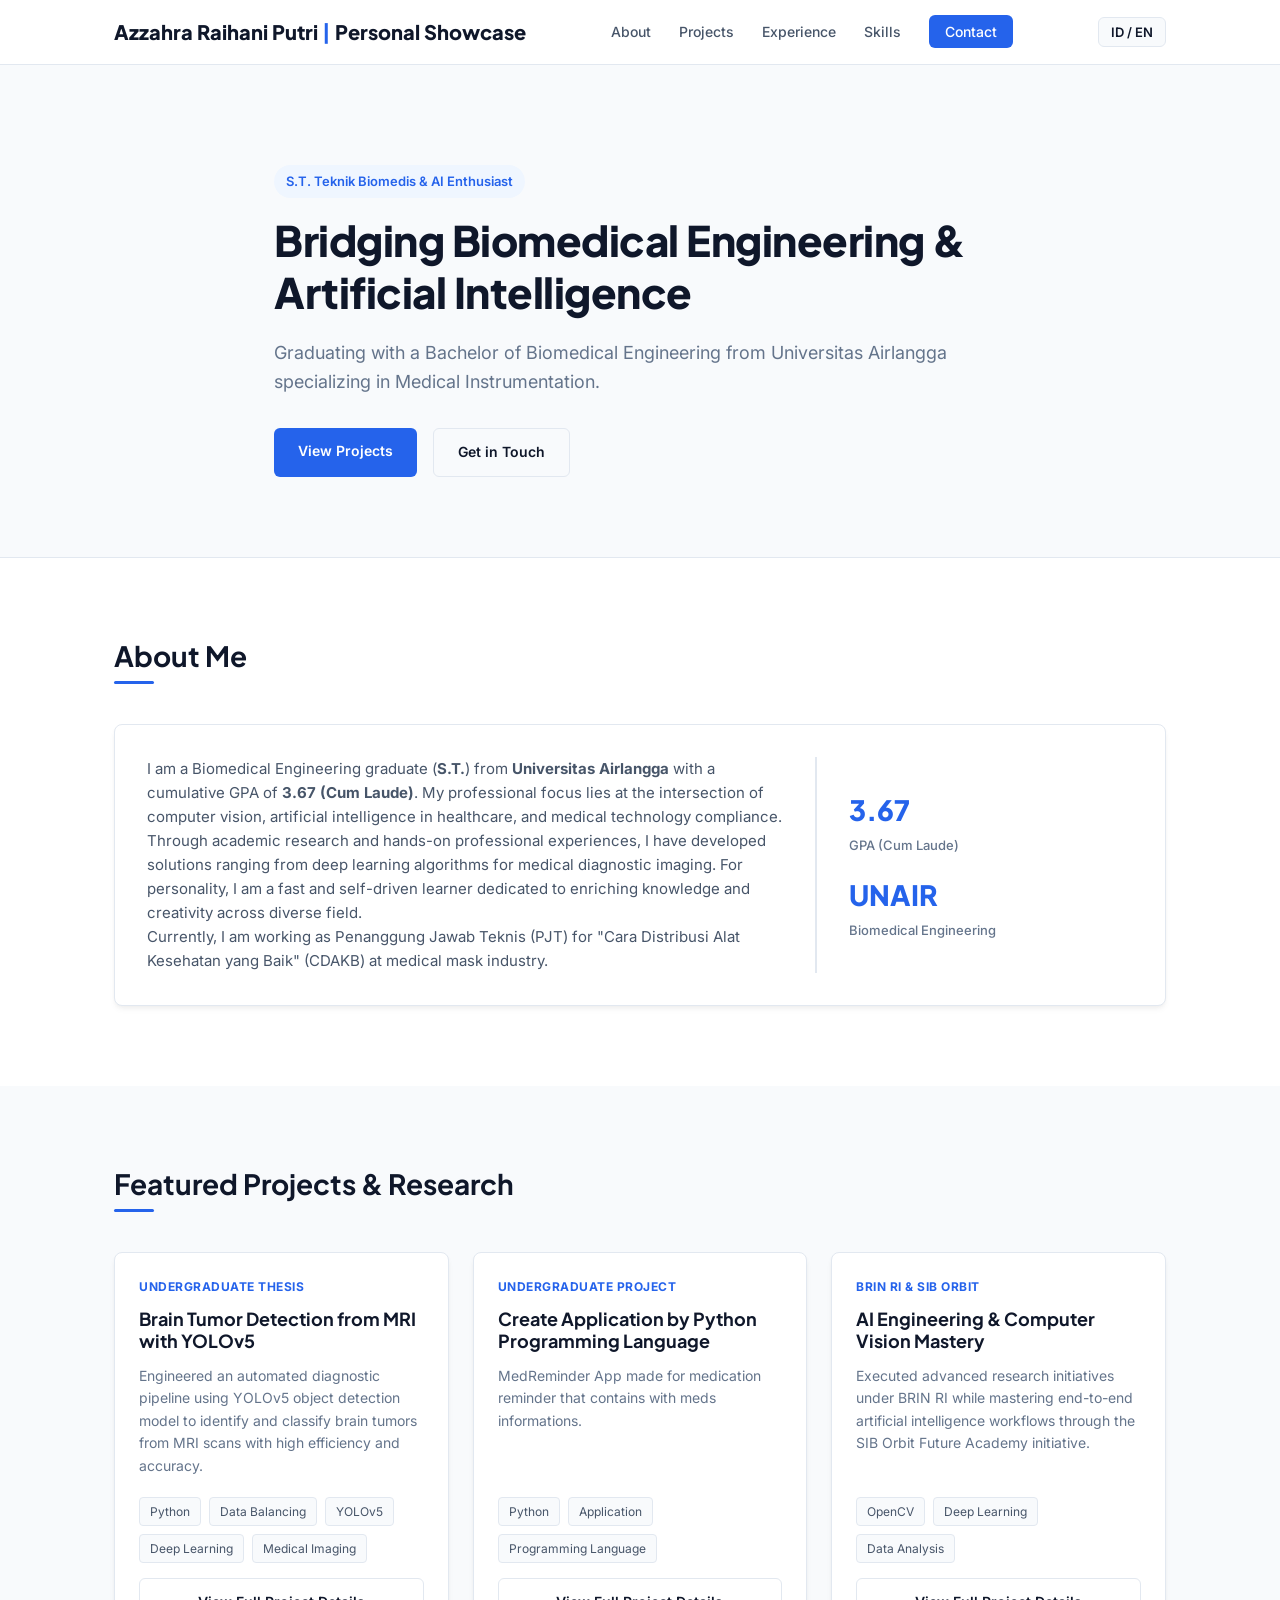
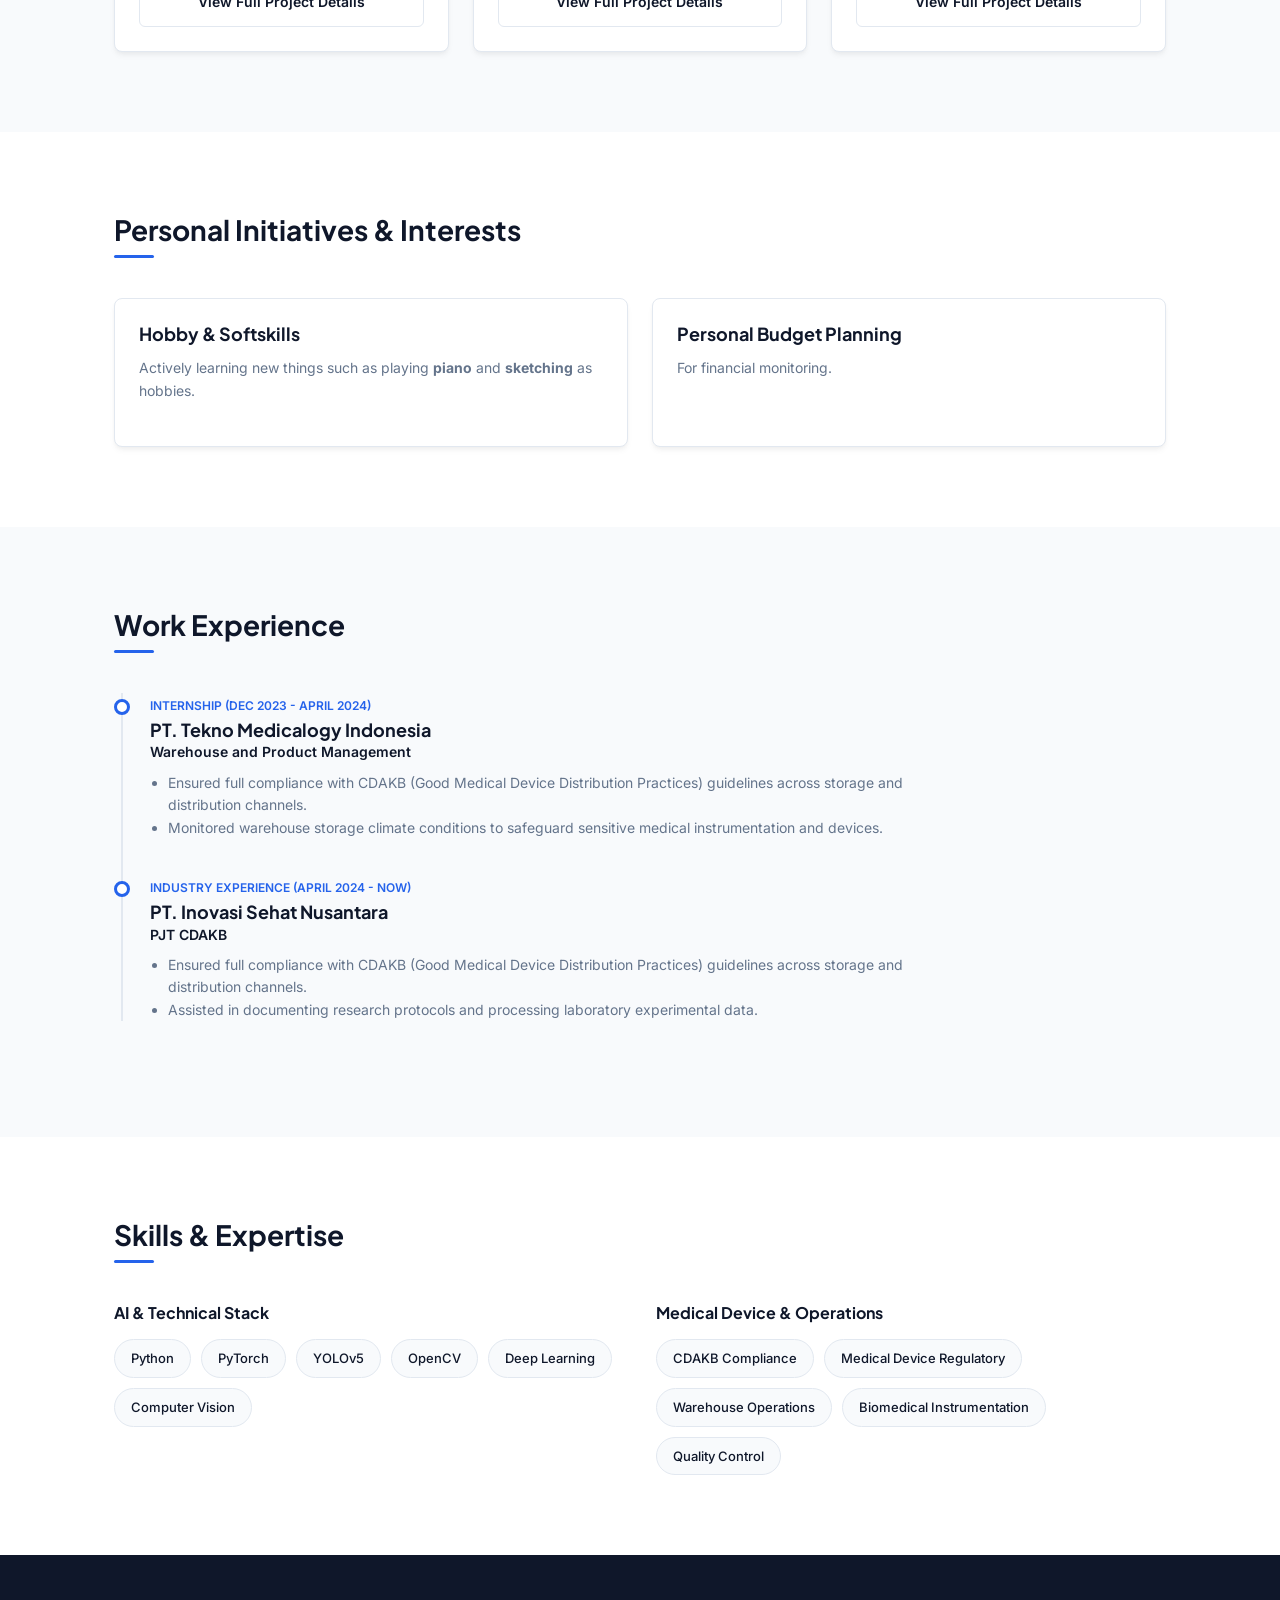
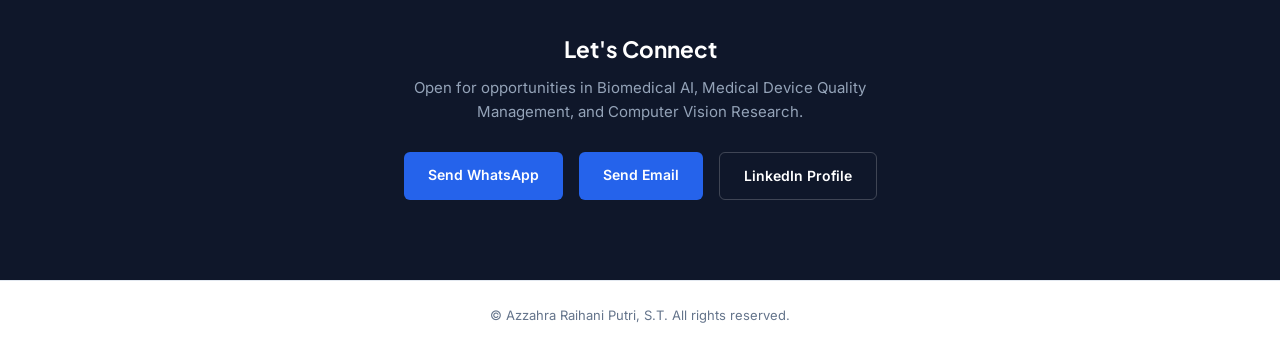
==== commit 999fb208: "Revise title and update personal information Updated title and various text content for clarity and " ====
--- a/index.html
+++ b/index.html
@@ -8,7 +8,7 @@
 
     <meta name="viewport" content="width=device-width, initial-scale=1.0">
 
-    <title>Personal Showcase</title>
+    <title>PS Azzahra</title>
 
     <link rel="stylesheet" href="style.css">
 
@@ -29,7 +29,7 @@
 
         <div class="nav-container">
 
-            <a href="#" class="logo">Azzahra Raihani Putri | Personal Showcase<span>.</span></a>
+            <a href="#" class="logo">Azzahra Raihani Putri <span>|</span> Personal Showcase</a>
 
             <nav>
 
@@ -99,7 +99,9 @@
 
                     <p>I am a Biomedical Engineering graduate (<strong>S.T.</strong>) from <strong>Universitas Airlangga</strong> with a cumulative GPA of <strong>3.67 (Cum Laude)</strong>. My professional focus lies at the intersection of computer vision, artificial intelligence in healthcare, and medical technology compliance.</p>
 
-                    <p>Through academic research and hands-on professional experiences, I have developed solutions ranging from deep learning algorithms for medical diagnostic imaging.Currently, I am working as Penanggung Jawab Teknis (PJT) for "Cara Distribusi Alat Kesehatan yang Baik" (CDAKB) at medical mask industry.</p>
+                    <p>Through academic research and hands-on professional experiences, I have developed solutions ranging from deep learning algorithms for medical diagnostic imaging. For personality, I am a fast and self-driven learner dedicated to enriching knowledge and creativity across diverse field.</P>
+                    
+                    <P>Currently, I am working as Penanggung Jawab Teknis (PJT) for "Cara Distribusi Alat Kesehatan yang Baik" (CDAKB) at medical mask industry.</p>
 
                 </div>
 
@@ -237,75 +239,51 @@
 
         <div class="container">
 
-            <h2 class="section-title">Work & Research Experience</h2>
+            <h2 class="section-title">Work Experience</h2>
 
             <div class="timeline">
 
+
+                <div class="timeline-item">
+
+                    <div class="timeline-marker"></div>
+
+                    <div class="timeline-content">
+
+                        <span class="timeline-date">Internship (Dec 2023 - April 2024)</span>
+
+                        <h3>PT. Tekno Medicalogy Indonesia</h3>
+
+                        <p class="timeline-role">Warehouse and Product Management</p>
+
+                        <ul>
+
+                            <li>Ensured full compliance with CDAKB (Good Medical Device Distribution Practices) guidelines across storage and distribution channels.</li>
+
+                            <li>Monitored warehouse storage climate conditions to safeguard sensitive medical instrumentation and devices.</li>
+
+                        </ul>
+
+                    </div>
+
+                </div>
+
                 
-
                 <div class="timeline-item">
 
                     <div class="timeline-marker"></div>
 
                     <div class="timeline-content">
 
-                        <span class="timeline-date">Industry Experience</span>
-
-                        <h3>PT. Tekno Medicalogy Indonesia</h3>
-
-                        <p class="timeline-role">Quality Control & Regulatory Operations Assistant</p>
+                        <span class="timeline-date">Industry Experience (April 2024 - Now)</span>
+
+                        <h3>PT. Inovasi Sehat Nusantara</h3>
+
+                        <p class="timeline-role">PJT CDAKB</p>
 
                         <ul>
 
                             <li>Ensured full compliance with CDAKB (Good Medical Device Distribution Practices) guidelines across storage and distribution channels.</li>
-
-                            <li>Monitored warehouse storage climate conditions to safeguard sensitive medical instrumentation and devices.</li>
-
-                        </ul>
-
-                    </div>
-
-                </div>
-
-                <div class="timeline-item">
-
-                    <div class="timeline-marker"></div>
-
-                    <div class="timeline-content">
-
-                        <span class="timeline-date">Studi Independen Bersertifikat (SIB)</span>
-
-                        <h3>Orbit Future Academy</h3>
-
-                        <p class="timeline-role">Artificial Intelligence Mastery Scholar</p>
-
-                        <ul>
-
-                            <li>Trained in computer vision, neural networks, computer logic, and automated data pipelines.</li>
-
-                            <li>Designed model deployment prototypes using modern deep learning platforms.</li>
-
-                        </ul>
-
-                    </div>
-
-                </div>
-
-                <div class="timeline-item">
-
-                    <div class="timeline-marker"></div>
-
-                    <div class="timeline-content">
-
-                        <span class="timeline-date">Research Internship</span>
-
-                        <h3>Badan Riset dan Inovasi Nasional (BRIN RI)</h3>
-
-                        <p class="timeline-role">Engineering Research Intern</p>
-
-                        <ul>
-
-                            <li>Collaborated with senior researchers on biomedical engineering projects and technical data analysis.</li>
 
                             <li>Assisted in documenting research protocols and processing laboratory experimental data.</li>
 
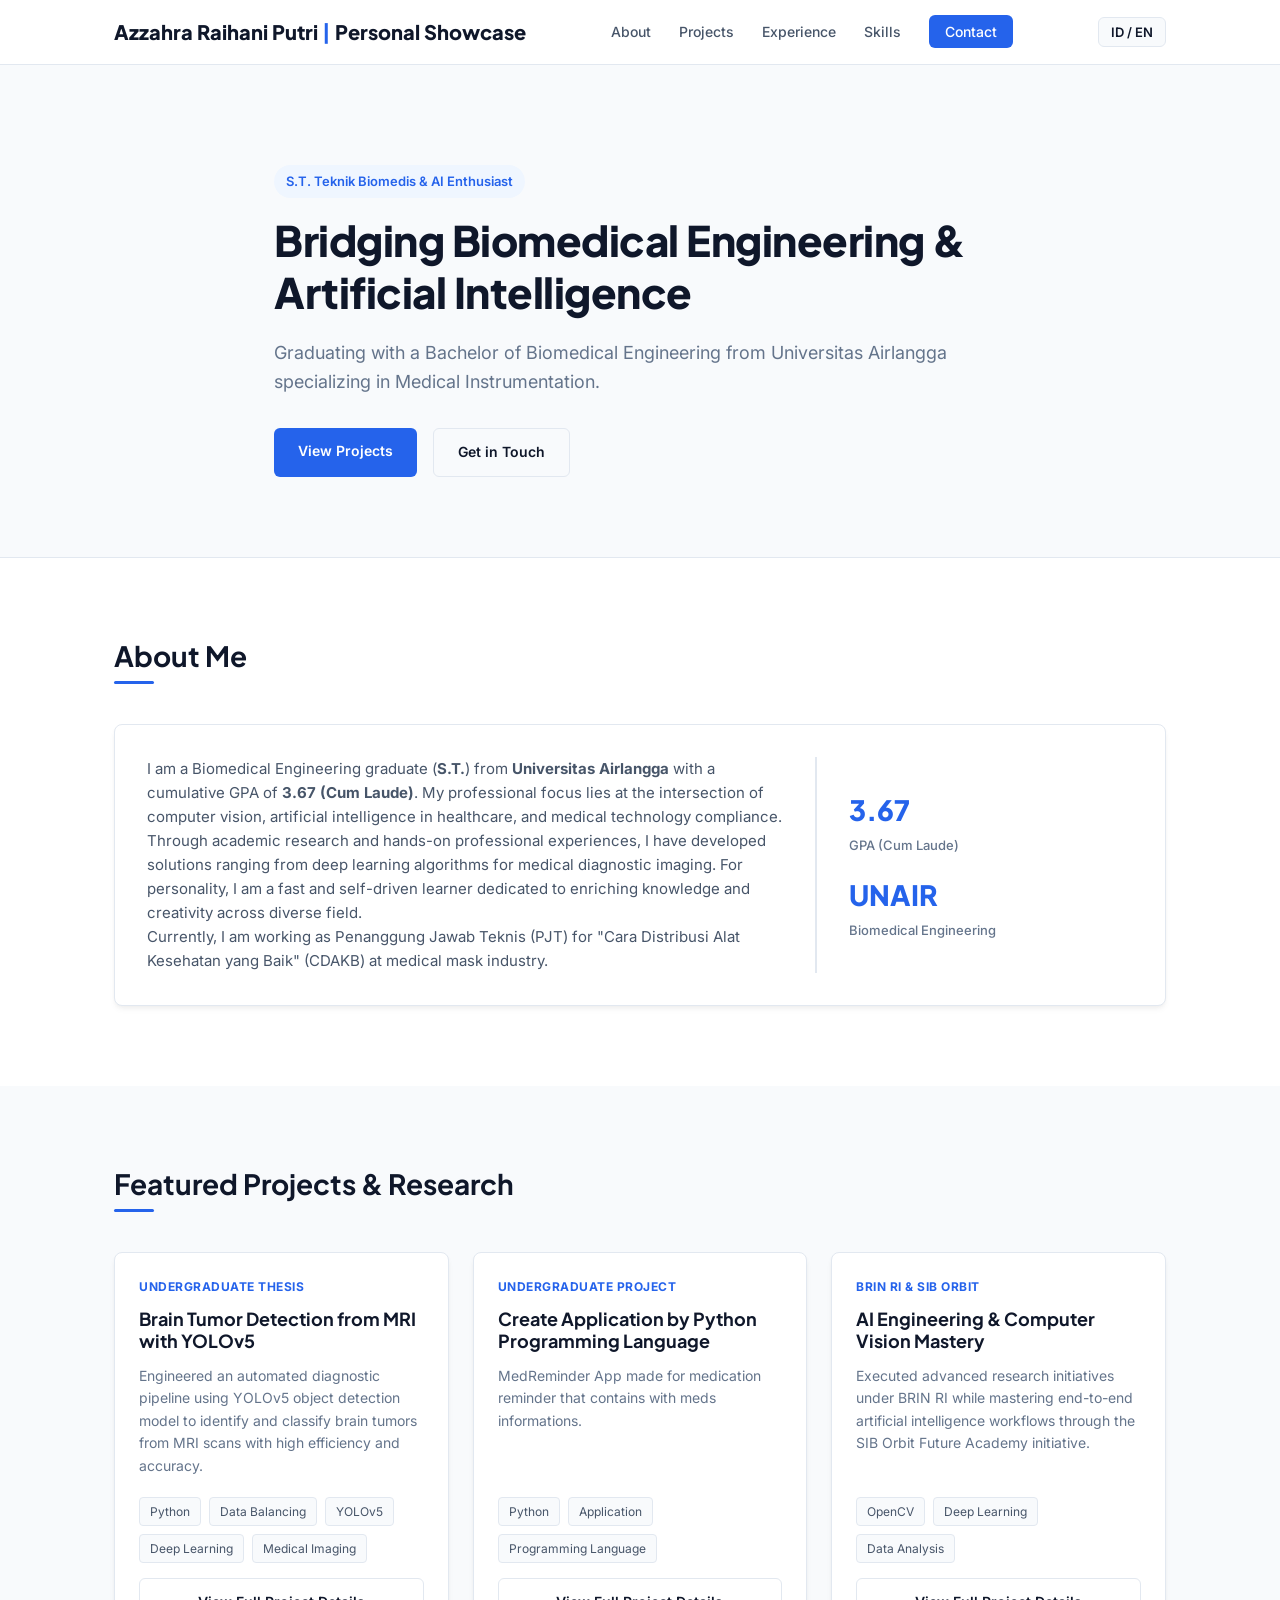
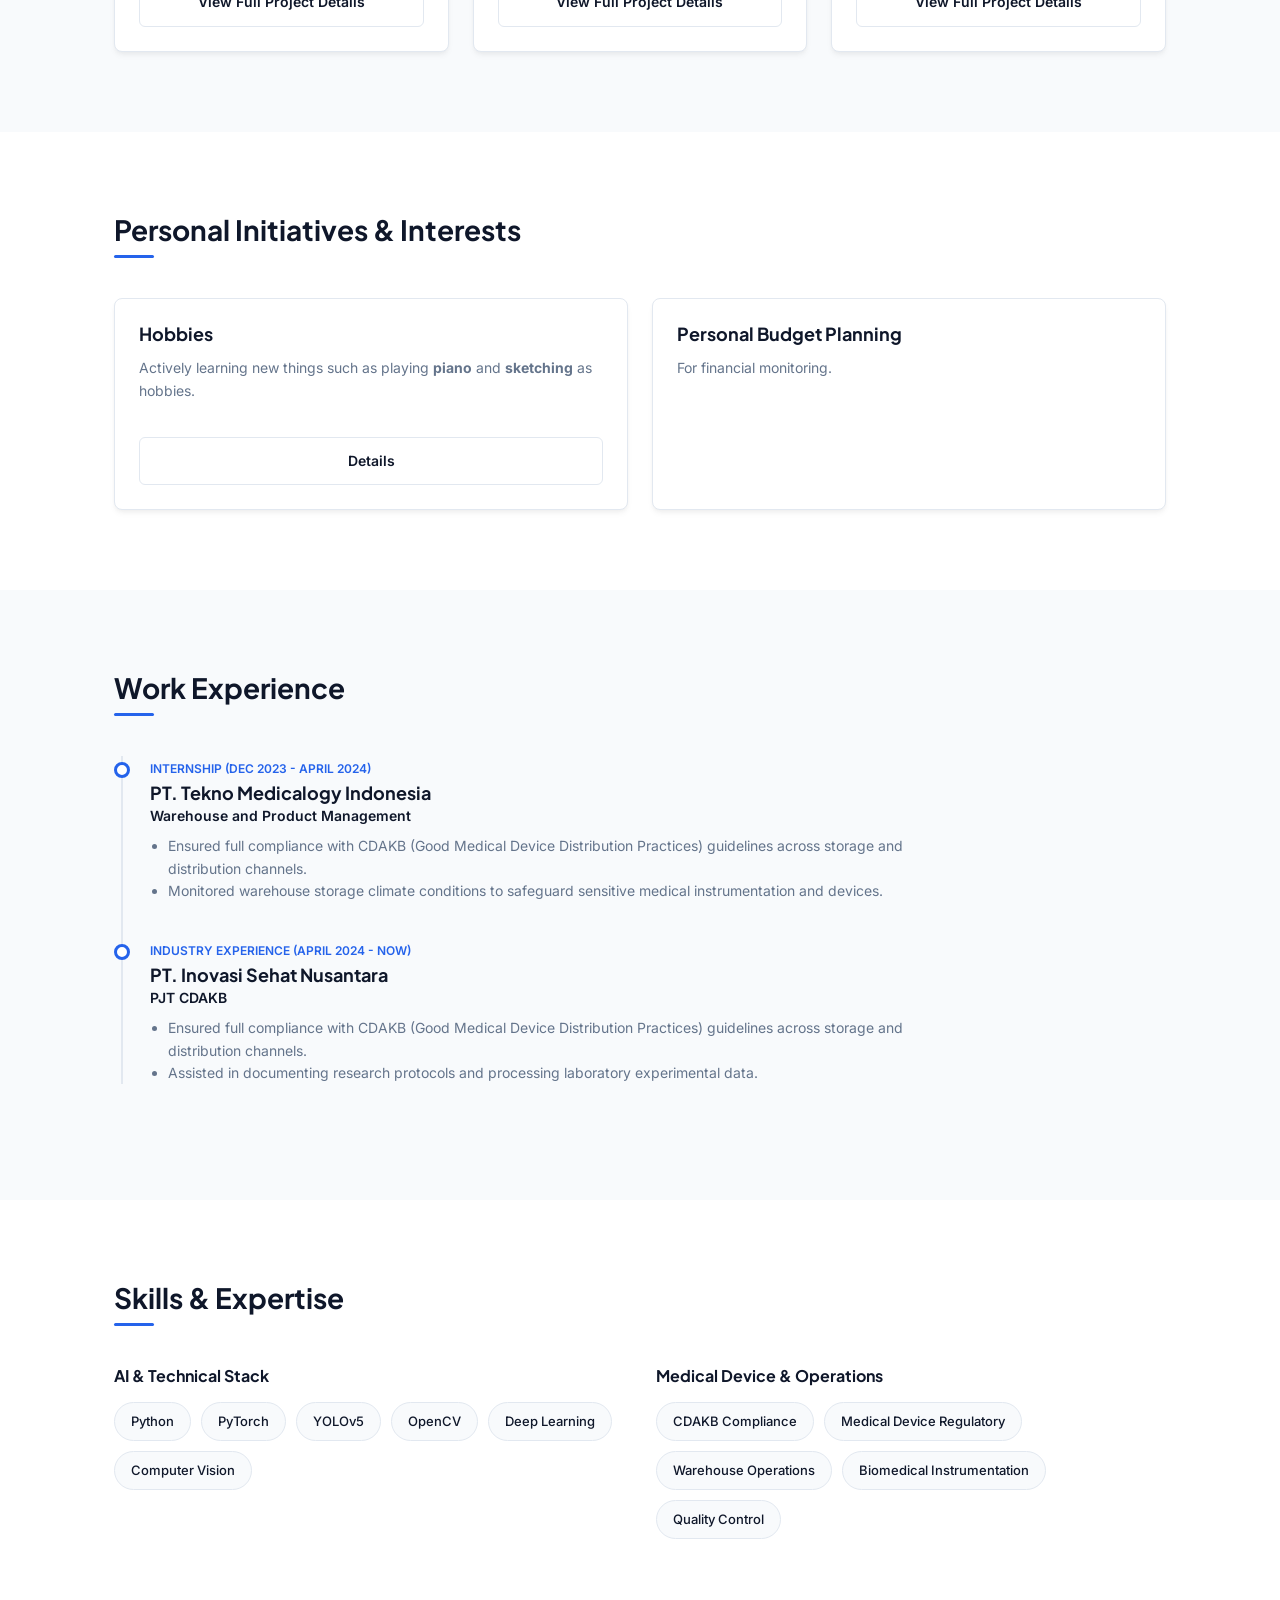
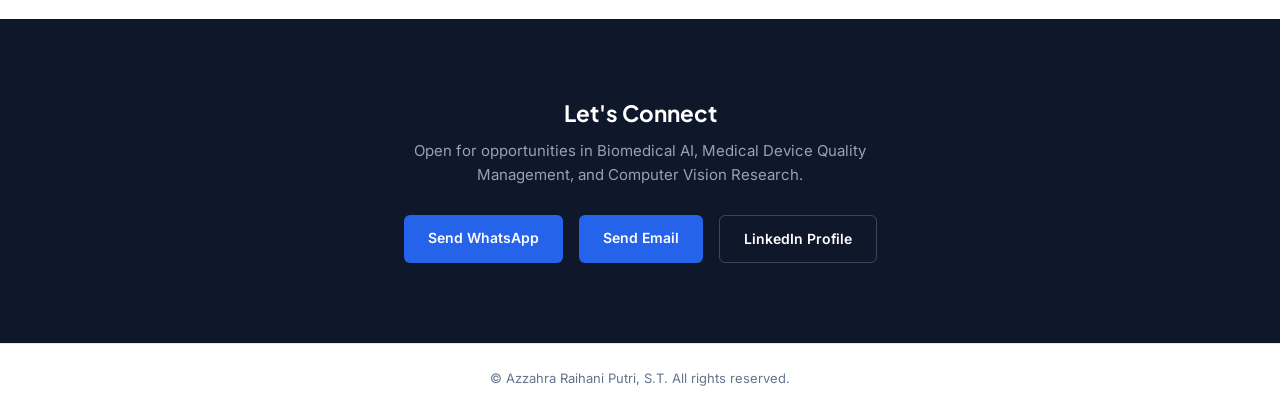
==== commit d9193945: "Change 'Hobby & Softskills' to 'Hobbies' and add link Updated heading and added a link to details ab" ====
--- a/index.html
+++ b/index.html
@@ -213,10 +213,12 @@
 
                 <div class="card">
 
-                    <h3>Hobby & Softskills</h3>
+                    <h3>Hobbies</h3>
 
                     <p>Actively learning new things such as playing <strong>piano</strong> and <strong>sketching</strong> as hobbies.</p>
 
+                    <a href="Sketch.html" class="btn-secondary" style="margin-top: 15px; text-align: center;">Details</a>
+                
                 </div>
 
                 <div class="card">
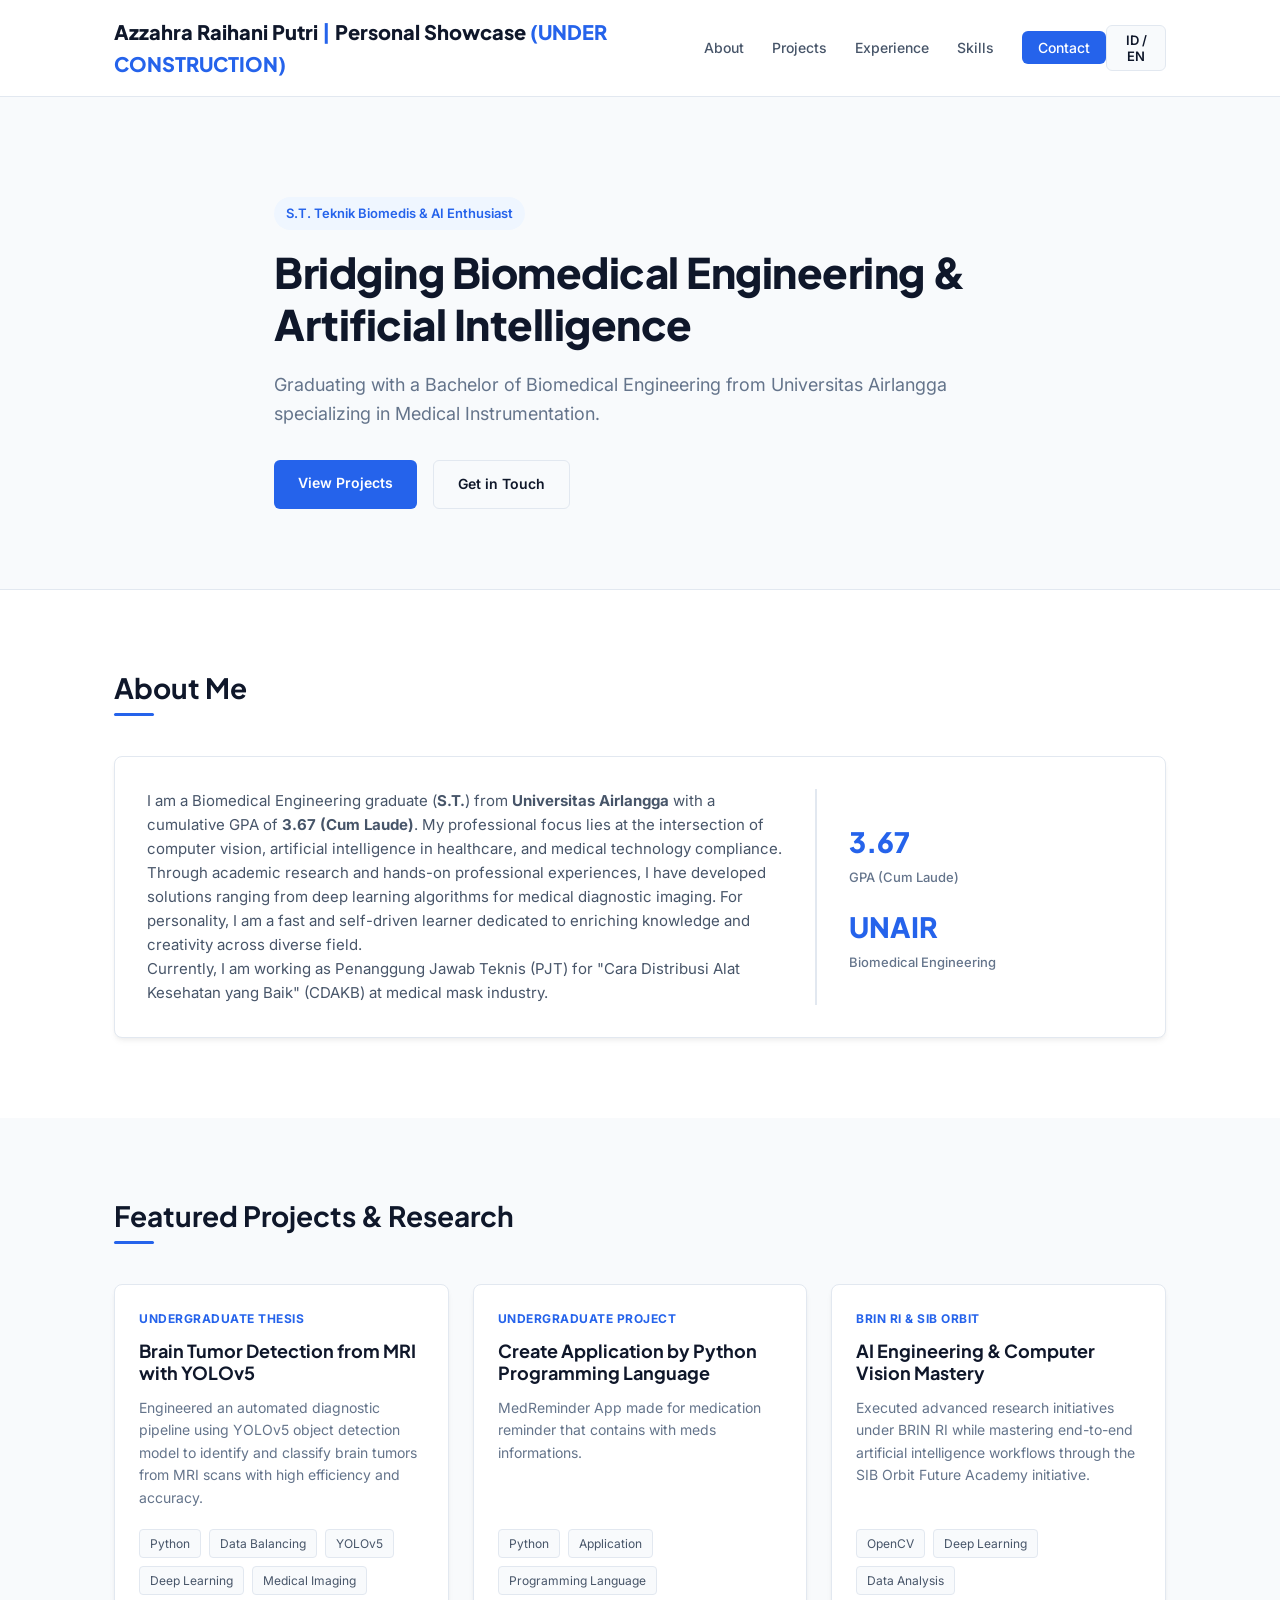
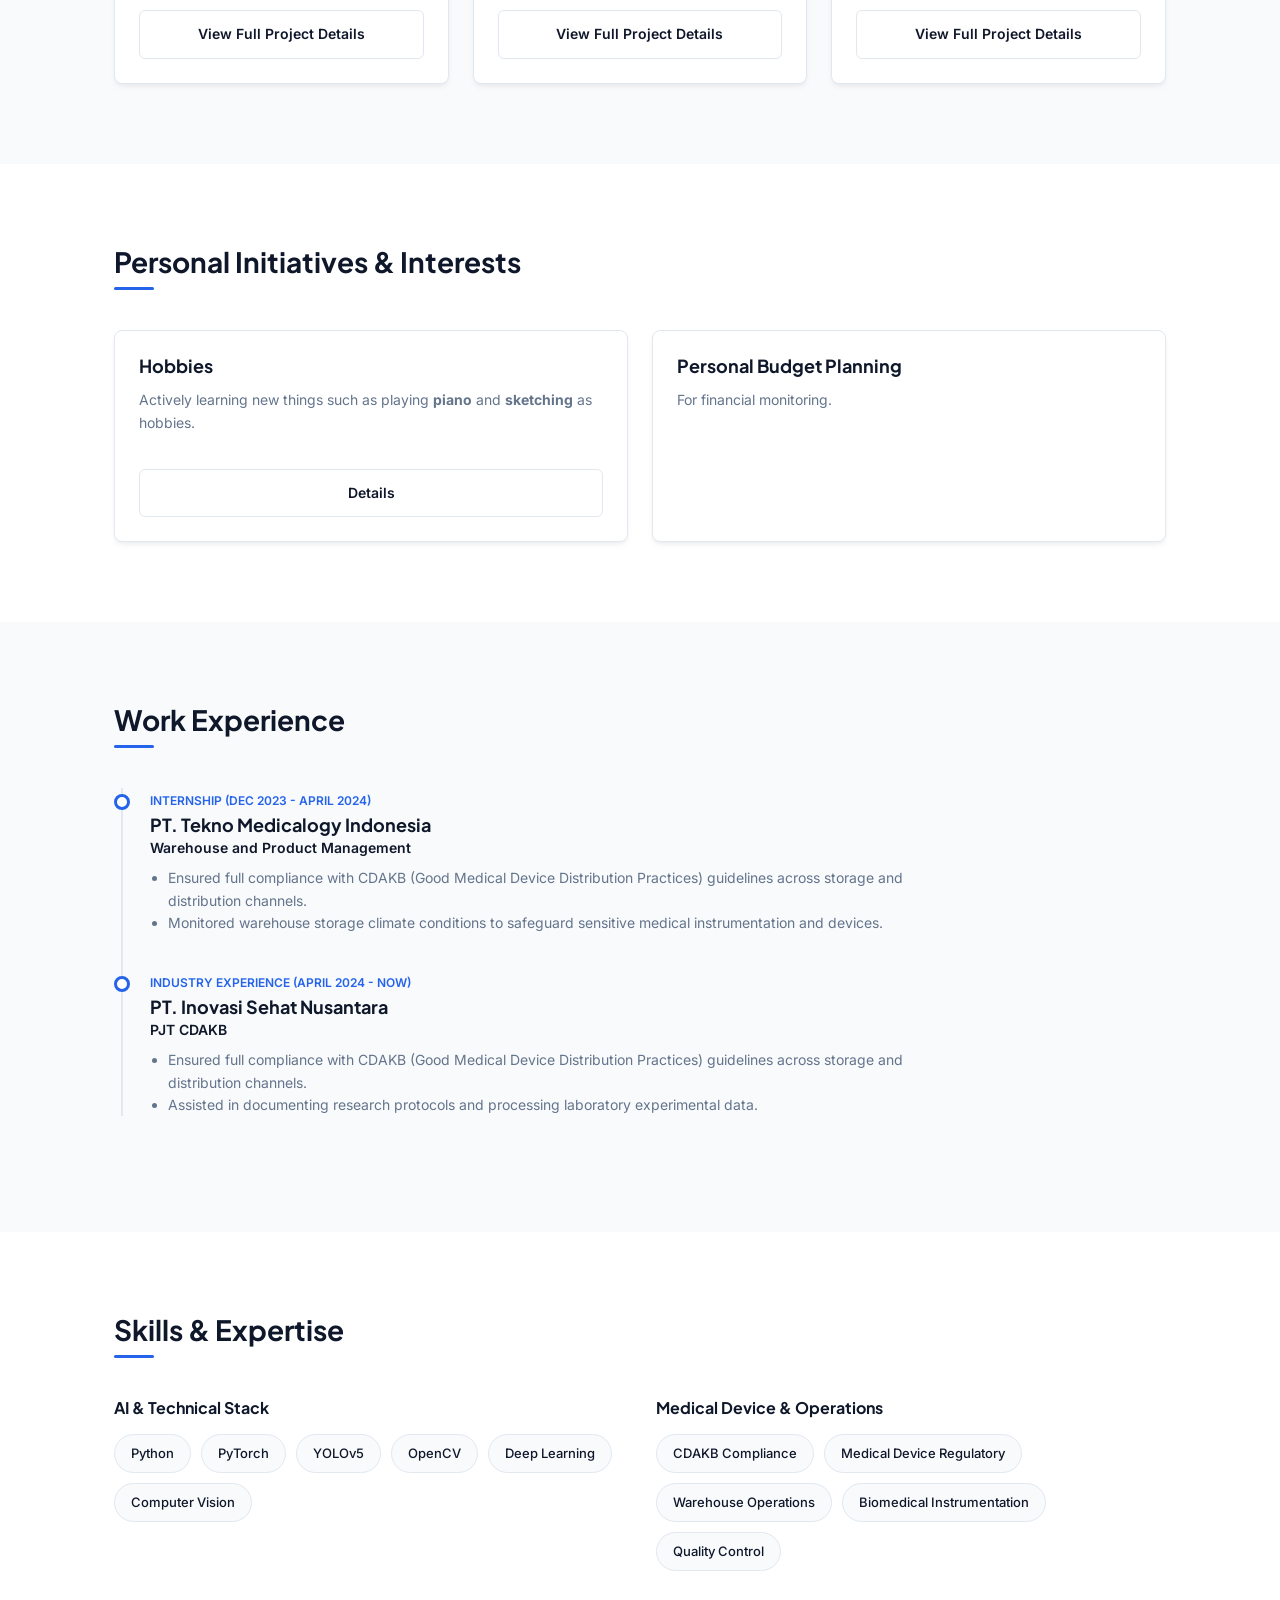
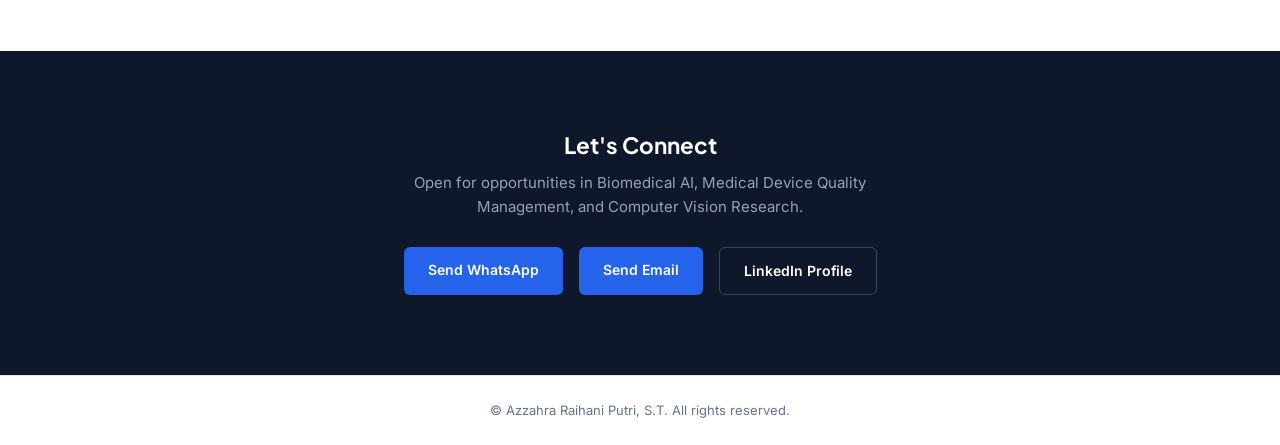
==== commit 0e735f1a: "Update logo text to indicate construction status" ====
--- a/index.html
+++ b/index.html
@@ -29,7 +29,7 @@
 
         <div class="nav-container">
 
-            <a href="#" class="logo">Azzahra Raihani Putri <span>|</span> Personal Showcase</a>
+            <a href="#" class="logo">Azzahra Raihani Putri <span>|</span> Personal Showcase <span>(UNDER CONSTRUCTION)</span></a>
 
             <nav>
 
